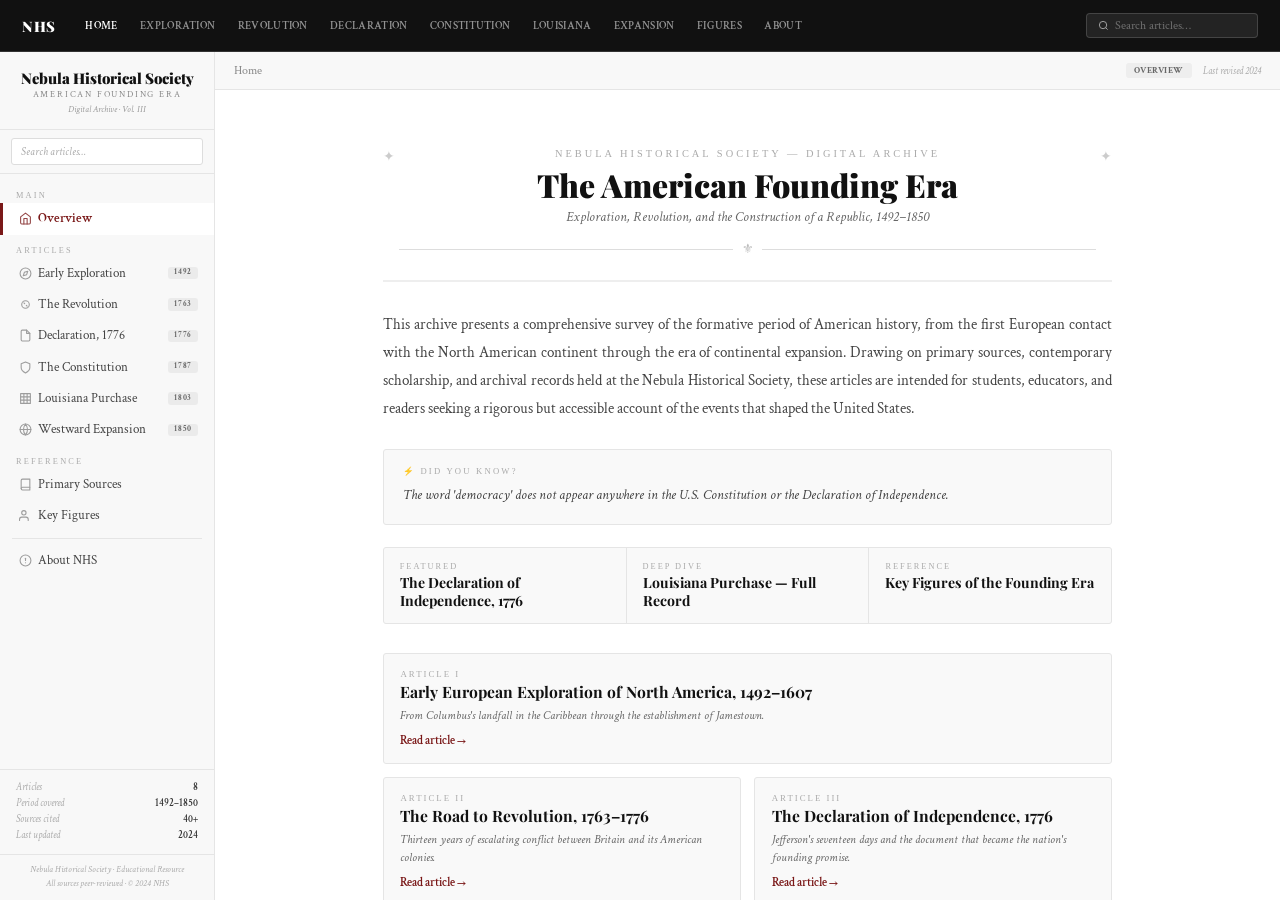
==== public/index.html @ 530c5d30 "bugfix" ====
<!DOCTYPE html>
<html lang="en">
<head>
  <!-- Google tag (gtag.js) -->
<script async src="https://www.googletagmanager.com/gtag/js?id=G-3DNSV0WCYG"></script>
<script>
  window.dataLayer = window.dataLayer || [];
  function gtag(){dataLayer.push(arguments);}
  gtag('js', new Date());

  gtag('config', 'G-3DNSV0WCYG');
</script>
<meta charset="UTF-8">
<meta name="viewport" content="width=device-width, initial-scale=1.0">
<title>American Founding Era — Nebula Historical Society</title>
<style>
@import url('https://fonts.googleapis.com/css2?family=Crimson+Text:ital,wght@0,400;0,600;1,400&family=IM+Fell+English:ital@0;1&family=Playfair+Display:ital,wght@0,400;0,700;0,900;1,400&family=Libre+Baskerville:ital,wght@0,400;0,700;1,400&display=swap');

*,*::before,*::after{margin:0;padding:0;box-sizing:border-box}
:root{
  --p:#ffffff;--pd:#f4f4f4;--pm:#f9f9f9;--ink:#111111;--inkl:#333333;
  --inkf:#555555;--sep:#888888;--sepl:#555555;--rs:#7a1818;
  --bdr:#dddddd;--sh:rgba(0,0,0,.08);--bg:#ffffff;
  --accent:#111;--accent2:#444;
  --tag-bg:#eeeeee;--tag-text:#444444;
  --nav-h:52px;
}
html,body{height:100%;overflow:hidden;background:#ffffff;color:#111}
body{font-family:'Crimson Text',Georgia,serif;display:flex;flex-direction:column}

/* ── Site nav (top) ── */
.site-nav{
  height:var(--nav-h);flex-shrink:0;background:#111;
  display:flex;align-items:center;padding:0 1.4rem;gap:1.2rem;
  border-bottom:1px solid #333;
}
.site-nav-logo{font-family:'Playfair Display',serif;font-size:.9rem;font-weight:900;color:#fff;white-space:nowrap;letter-spacing:.5px;flex-shrink:0}
.site-nav-links{display:flex;gap:.1rem;flex:1;overflow:hidden}
.snl{color:rgba(255,255,255,.55);font-size:.68rem;font-weight:600;letter-spacing:.3px;text-transform:uppercase;padding:.3rem .65rem;border-radius:3px;cursor:pointer;transition:color .12s,background .12s;white-space:nowrap}
.snl:hover{color:#fff;background:rgba(255,255,255,.08)}
.snl.active{color:#fff}
.site-nav-search{margin-left:auto;display:flex;align-items:center;gap:.4rem;background:rgba(255,255,255,.08);border:1px solid rgba(255,255,255,.15);border-radius:4px;padding:.26rem .7rem;cursor:text}
.site-nav-search input{background:none;border:none;color:#fff;font-family:'Crimson Text',serif;font-size:.72rem;width:130px;outline:none}
.site-nav-search input::placeholder{color:rgba(255,255,255,.35)}

/* ── Site layout ── */
.site{flex:1;display:flex;overflow:hidden;background:#fff}

/* Sidebar */
.sb{width:215px;flex-shrink:0;background:#f8f8f8;border-right:1px solid #e5e5e5;display:flex;flex-direction:column;overflow:hidden}
.sb-brand{padding:1.1rem 1rem .9rem;border-bottom:1px solid #e5e5e5;text-align:center}
.sb-brand-name{font-family:'Playfair Display',serif;font-size:.92rem;font-weight:900;color:#111;line-height:1.18;margin-bottom:.12rem}
.sb-brand-tag{font-size:.55rem;letter-spacing:1.8px;text-transform:uppercase;color:#888}
.sb-brand-vol{font-size:.58rem;color:#999;font-style:italic;margin-top:.18rem}
.sb-search{padding:.5rem .7rem;border-bottom:1px solid #e5e5e5}
.sb-search input{width:100%;background:#fff;border:1px solid #ddd;border-radius:3px;padding:.3rem .55rem;font-size:.7rem;font-family:'Crimson Text',serif;color:#111;outline:none;transition:border-color .12s}
.sb-search input:focus{border-color:#999}
.sb-search input::placeholder{color:#aaa;font-style:italic}
.sb-nav{flex:1;overflow-y:auto;padding:.4rem 0}
.sb-nav::-webkit-scrollbar{width:0}
.sb-sec{font-size:.52rem;letter-spacing:2.2px;text-transform:uppercase;color:#aaa;padding:.5rem 1rem .18rem;font-family:'IM Fell English',serif;margin-top:.2rem}
.sb-item{display:flex;align-items:center;gap:.4rem;padding:.44rem 1rem;cursor:pointer;font-size:.83rem;color:#444;transition:background .12s,color .12s;border-left:3px solid transparent;line-height:1.3;user-select:none}
.sb-item:hover{background:#f0f0f0;color:#111}
.sb-item.on{background:#fff;color:#7a1818;border-left-color:#7a1818;font-weight:600}
.sb-item svg{flex-shrink:0;opacity:.5;width:13px;height:13px;transition:opacity .12s}
.sb-item.on svg,.sb-item:hover svg{opacity:.8}
.sb-item-tag{margin-left:auto;background:#ebebeb;color:#666;font-size:.47rem;font-weight:700;text-transform:uppercase;letter-spacing:.8px;padding:.08rem .36rem;border-radius:3px}
.sb-divider{height:1px;background:#e5e5e5;margin:.4rem .75rem}
.sb-stats{padding:.65rem 1rem .55rem;border-top:1px solid #e5e5e5}
.sb-stat-row{display:flex;justify-content:space-between;align-items:center;margin-bottom:.25rem}
.sb-stat-label{font-size:.6rem;color:#aaa;font-style:italic}
.sb-stat-val{font-size:.6rem;font-weight:600;color:#333}
.sb-foot{padding:.55rem .9rem;border-top:1px solid #e5e5e5;font-size:.56rem;font-style:italic;color:#aaa;line-height:1.55;text-align:center}

/* Main */
.main{flex:1;display:flex;flex-direction:column;overflow:hidden;background:#fff}
.topbar{height:38px;flex-shrink:0;background:#f8f8f8;border-bottom:1px solid #e5e5e5;display:flex;align-items:center;padding:0 1.2rem;gap:.45rem;justify-content:space-between}
.bc{font-size:.73rem;color:#888;display:flex;align-items:center;gap:.28rem}
.bc .link{color:#7a1818;cursor:pointer}
.bc .link:hover{text-decoration:underline}
.bc .sep2{color:#ccc}
.topbar-right{display:flex;align-items:center;gap:.7rem}
.topbar-tag{background:#eee;color:#666;font-size:.54rem;font-weight:700;padding:.12rem .5rem;border-radius:3px;text-transform:uppercase;letter-spacing:.5px}
.topbar-date{font-size:.62rem;color:#aaa;font-style:italic;white-space:nowrap}

/* Pages */
.pages{flex:1;overflow:hidden;position:relative}
.pg{position:absolute;inset:0;overflow-y:auto;overflow-x:hidden;display:none}
.pg.on{display:block}
.pg::-webkit-scrollbar{width:5px}
.pg::-webkit-scrollbar-thumb{background:#ddd;border-radius:3px}
.pi{max-width:800px;margin:0 auto;padding:1.8rem 2.2rem 5rem}

/* ── HOME ── */
.hm{text-align:center;padding:1.8rem 1rem 1.4rem;border-bottom:2px solid #eee;margin-bottom:1.8rem;position:relative}
.hm::before,.hm::after{content:'✦';position:absolute;top:1.8rem;color:#ccc;font-size:.85rem}
.hm::before{left:0}.hm::after{right:0}
.hm-org{font-family:'IM Fell English',serif;font-size:.65rem;letter-spacing:3px;text-transform:uppercase;color:#aaa;margin-bottom:.5rem}
.hm-title{font-family:'Playfair Display',serif;font-size:2rem;font-weight:900;color:#111;line-height:1.12;margin-bottom:.3rem}
.hm-sub{font-size:.9rem;font-style:italic;color:#666;margin-bottom:.9rem}
.hm-rule{display:flex;align-items:center;gap:.55rem}
.hm-rule::before,.hm-rule::after{content:'';flex:1;height:1px;background:#ddd}
.hm-rule span{color:#bbb;font-size:.82rem}
.hm-intro{font-size:.95rem;line-height:1.85;color:#444;text-align:justify;hyphens:auto;margin-bottom:1.6rem}

/* Did You Know */
.dyk-panel{background:#f9f9f9;border:1px solid #e5e5e5;border-radius:3px;padding:1rem 1.2rem;margin-bottom:1.4rem}
.dyk-label{font-size:.54rem;letter-spacing:2.2px;text-transform:uppercase;color:#aaa;font-family:'IM Fell English',serif;margin-bottom:.5rem}
.dyk-text{font-size:.88rem;line-height:1.7;color:#444;font-style:italic}

/* Featured strip */
.hm-featured{display:flex;align-items:stretch;gap:1px;background:#e5e5e5;border:1px solid #e5e5e5;border-radius:3px;overflow:hidden;margin-bottom:1.8rem}
.hm-feat-item{flex:1;background:#f9f9f9;padding:.85rem 1rem;cursor:pointer;transition:background .13s;display:flex;flex-direction:column;gap:.2rem}
.hm-feat-item:hover{background:#fff}
.hm-feat-cat{font-size:.52rem;letter-spacing:2px;text-transform:uppercase;color:#aaa;font-family:'IM Fell English',serif}
.hm-feat-title{font-family:'Playfair Display',serif;font-size:.88rem;font-weight:700;color:#111;line-height:1.25}

/* Cards */
.cards{display:grid;grid-template-columns:1fr 1fr;gap:.8rem;margin-bottom:.4rem}
.card{background:#f9f9f9;border:1px solid #e5e5e5;border-radius:3px;padding:.95rem 1.05rem;cursor:pointer;transition:background .13s,border-color .13s,transform .17s;display:flex;flex-direction:column;gap:.22rem}
.card:hover{background:#fff;border-color:#999;transform:translateY(-2px)}
.card.w{grid-column:1/-1}
.cn{font-size:.55rem;letter-spacing:2px;text-transform:uppercase;color:#aaa;font-family:'IM Fell English',serif}
.ct{font-family:'Playfair Display',serif;font-size:.98rem;font-weight:700;color:#111;line-height:1.22}
.cd{font-size:.78rem;color:#666;font-style:italic;line-height:1.45;margin-top:.08rem}
.ca{margin-top:.3rem;font-size:.72rem;color:#7a1818;font-weight:600}

/* ── ARTICLE ── */
.ah{margin-bottom:1.2rem;border-bottom:1.5px solid #eee;padding-bottom:.95rem}
.an{font-size:.57rem;letter-spacing:2.5px;text-transform:uppercase;color:#aaa;font-family:'IM Fell English',serif;margin-bottom:.28rem}
.at{font-family:'Playfair Display',serif;font-size:1.75rem;font-weight:700;color:#111;line-height:1.2;margin-bottom:.22rem}
.aby{font-size:.75rem;font-style:italic;color:#888}
.a-tags{display:flex;gap:.4rem;flex-wrap:wrap;margin-top:.55rem}
.a-tag{background:#eee;color:#666;font-size:.52rem;padding:.1rem .5rem;border-radius:3px;font-weight:600;letter-spacing:.3px;text-transform:uppercase}

.ab p{font-size:.97rem;line-height:1.92;color:#333;text-align:justify;hyphens:auto;margin-bottom:.82rem}
.ab p:first-of-type::first-letter{font-family:'Playfair Display',serif;font-size:2.9rem;font-weight:900;float:left;line-height:.82;margin:.04rem .1rem -.04rem 0;color:#111}

.pq{border-left:4px solid #ccc;margin:.2rem 0 .82rem;padding:.6rem 1.1rem;background:#f9f9f9}
.pq p{font-style:italic;font-size:.96rem!important;color:#555!important;text-align:left!important;margin-bottom:.12rem!important}
.pq p::first-letter{all:unset!important}
.pq cite{display:block;font-size:.7rem;color:#999;font-style:normal;margin-top:.18rem}

.fb{float:right;width:200px;margin:0 0 .9rem 1.35rem;background:#f4f4f4;border:1px solid #e0e0e0;padding:.8rem .95rem;clear:right;border-radius:2px}
.fbt{font-family:'Playfair Display',serif;font-size:.66rem;font-weight:700;text-transform:uppercase;letter-spacing:1.2px;color:#888;border-bottom:1px solid #e0e0e0;padding-bottom:.3rem;margin-bottom:.42rem}
.fb p{font-size:.78rem!important;line-height:1.55!important;text-align:left!important;hyphens:none!important;color:#444!important;margin-bottom:0!important}
.fb p::first-letter{all:unset!important}

.sdiv{text-align:center;margin:.2rem 0 .82rem;color:#bbb;font-size:.83rem;letter-spacing:4px}
.cf::after{content:'';display:table;clear:both}

.tl{margin:.2rem 0 .82rem;border-left:2px solid #ddd;padding-left:1.2rem}
.tli{margin-bottom:.6rem;position:relative}
.tli::before{content:'';position:absolute;left:-1.46rem;top:.37rem;width:8px;height:8px;border-radius:50%;background:#bbb;border:2px solid #fff}
.tly{font-family:'IM Fell English',serif;font-size:.66rem;letter-spacing:1.2px;text-transform:uppercase;color:#aaa;margin-bottom:.07rem}
.tlt{font-size:.82rem;line-height:1.6;color:#444}

.h3{font-family:'Playfair Display',serif;font-size:1.1rem;font-weight:700;color:#111;margin:1rem 0 .5rem;border-bottom:1px solid #eee;padding-bottom:.3rem}
.h4{font-family:'Playfair Display',serif;font-size:.95rem;font-weight:700;color:#333;margin:.8rem 0 .35rem}

/* Article footer nav */
.art-nav{display:flex;gap:.6rem;margin-top:2.5rem;padding-top:1rem;border-top:1px solid #eee}
.art-nav-btn{flex:1;background:#f9f9f9;border:1px solid #e5e5e5;padding:.7rem 1rem;border-radius:2px;cursor:pointer;transition:background .12s,border-color .12s;text-align:center}
.art-nav-btn:hover{background:#fff;border-color:#999}
.art-nav-dir{font-size:.54rem;letter-spacing:1.5px;text-transform:uppercase;color:#aaa;margin-bottom:.18rem}
.art-nav-title{font-family:'Playfair Display',serif;font-size:.82rem;font-weight:700;color:#7a1818}

/* ── Key Figures ── */
.fig-grid{display:grid;grid-template-columns:1fr 1fr;gap:.85rem;margin-bottom:.5rem}
.fig-card{background:#f9f9f9;border:1px solid #e5e5e5;border-radius:2px;padding:.95rem 1.05rem}
.fig-name{font-family:'Playfair Display',serif;font-size:1rem;font-weight:700;color:#111;margin-bottom:.12rem}
.fig-dates{font-size:.65rem;color:#aaa;font-family:'IM Fell English',serif;letter-spacing:.5px;margin-bottom:.45rem}
.fig-desc{font-size:.8rem;line-height:1.68;color:#444}

/* ── About ── */
.about-hero{background:#f4f4f4;border:1px solid #e5e5e5;border-radius:2px;padding:1.4rem 1.6rem;margin-bottom:1.4rem;text-align:center}
.about-hero h2{font-family:'Playfair Display',serif;font-size:1.55rem;font-weight:900;color:#111;margin-bottom:.35rem}
.about-hero p{font-size:.88rem;color:#666;line-height:1.7;font-style:italic;max-width:520px;margin:0 auto}
.team-grid{display:grid;grid-template-columns:1fr 1fr 1fr;gap:.65rem;margin:.5rem 0 1.2rem}
.team-card{background:#f9f9f9;border:1px solid #e5e5e5;border-radius:2px;padding:.8rem .9rem;text-align:center}
.team-card .tc-init{width:44px;height:44px;border-radius:50%;background:#111;color:#fff;display:flex;align-items:center;justify-content:center;font-family:'Playfair Display',serif;font-size:1.1rem;font-weight:900;margin:0 auto .6rem}
.team-card .tc-name{font-family:'Playfair Display',serif;font-size:.85rem;font-weight:700;color:#111;margin-bottom:.18rem}
.team-card .tc-role{font-size:.68rem;color:#aaa;font-style:italic;margin-bottom:.35rem}
.team-card .tc-bio{font-size:.73rem;color:#666;line-height:1.55}

/* ── Louisiana nested page ── */
.lp-wrap{margin:1.5rem 0 .9rem;border:2px solid #e0e0e0;border-radius:3px;overflow:hidden;box-shadow:0 2px 12px rgba(0,0,0,.06)}
.lp-bar{background:#1a1a1a;padding:5px 11px;display:flex;align-items:center;gap:8px;border-bottom:1px solid #333}
.lp-dots{display:flex;gap:4px}
.lp-dot{width:9px;height:9px;border-radius:50%}
.lpd-r{background:#ff5f57}.lpd-y{background:#ffbd2e}.lpd-g{background:#28c840}
.lp-url{flex:1;background:#111;border:1px solid #333;border-radius:3px;padding:2px 8px;font-size:.63rem;color:#aaa;font-family:monospace}
.lp-pg{height:440px;overflow-y:auto;overflow-x:hidden;background:#fafafa;position:relative}
.lp-pg::-webkit-scrollbar{width:4px}
.lp-pg::-webkit-scrollbar-thumb{background:#ddd}
.lp-cnt{padding:1.5rem 1.7rem 1.8rem;font-family:'Crimson Text',Georgia,serif}
.lp-h{font-family:'Playfair Display',serif;font-size:1.35rem;font-weight:700;color:#111;margin-bottom:.18rem;line-height:1.2}
.lp-s{font-size:.74rem;font-style:italic;color:#888;margin-bottom:.85rem;border-bottom:1px solid #eee;padding-bottom:.6rem}
.lp-cnt p{font-size:.93rem;line-height:1.84;color:#333;text-align:justify;hyphens:auto;margin-bottom:.72rem}
.lp-cnt p:first-of-type::first-letter{font-family:'Playfair Display',serif;font-size:2.6rem;font-weight:900;float:left;line-height:.82;margin:.04rem .1rem 0 0;color:#111}
.lp-grid{display:grid;grid-template-columns:1fr 1fr;gap:4px;margin:.65rem 0 .8rem;background:#eee;border:1px solid #ddd;padding:.7rem .8rem}
.lp-gi{font-size:.77rem;color:#444;line-height:1.38}
.lp-gi strong{color:#111;font-size:.74rem;display:block;font-family:'IM Fell English',serif;letter-spacing:.3px}
.lp-q{border-left:3px solid #ccc;margin:.25rem 0 .7rem;padding:.5rem .95rem;background:#f5f5f5}
.lp-q p{font-style:italic;font-size:.88rem!important;margin-bottom:0!important;text-align:left!important}
.lp-q p::first-letter{all:unset!important}
.lp-q cite{display:block;font-size:.68rem;color:#aaa;margin-top:.22rem;font-style:normal}
.lp-tl{margin:.2rem 0 .7rem;border-left:2px solid #ddd;padding-left:1.1rem}
.lp-tli{margin-bottom:.55rem;position:relative}
.lp-tli::before{content:'';position:absolute;left:-1.38rem;top:.35rem;width:8px;height:8px;border-radius:50%;background:#bbb;border:2px solid #fafafa}
.lp-tly{font-family:'IM Fell English',serif;font-size:.66rem;letter-spacing:1.1px;text-transform:uppercase;color:#aaa;margin-bottom:.06rem}
.lp-tlt{font-size:.83rem;line-height:1.56;color:#444}
.lp-h3{font-family:'Playfair Display',serif;font-size:1rem;font-weight:700;color:#111;margin:.8rem 0 .4rem;border-bottom:1px solid #eee;padding-bottom:.25rem}

/* ── Konami overlay ── */
#ko{display:none;position:absolute;inset:0;z-index:50;background:rgba(5,2,0,.97);align-items:center;justify-content:center;flex-direction:column;animation:fi .3s ease}
#ko.on{display:flex}
.ko-box{text-align:center;padding:1.1rem 1.4rem;animation:fu .4s cubic-bezier(.16,1,.3,1)}
.ko-t{font-family:'Playfair Display',serif;font-size:1.22rem;font-weight:900;color:#4fc9ea;margin-bottom:.28rem}
.ko-s{font-size:.78rem;color:rgba(220,235,244,.48);margin-bottom:1.1rem;font-style:italic;line-height:1.65;max-width:310px;margin-left:auto;margin-right:auto}
.ko-btns{display:flex;gap:.6rem;justify-content:center;flex-wrap:wrap}
.ko-btn{padding:.48rem 1.25rem;border-radius:6px;font-size:.78rem;font-weight:700;cursor:pointer;font-family:'Crimson Text',serif;text-decoration:none;display:inline-block;transition:all .15s;border:1px solid transparent}
.ko-p{background:#4fc9ea;color:#020d1a}
.ko-p:hover{background:#66e0ff;transform:translateY(-2px)}
.ko-g{background:transparent;color:rgba(220,235,244,.6);border-color:rgba(79,201,234,.3)}
.ko-g:hover{border-color:rgba(79,201,234,.6);color:#4fc9ea}

/* ── Search results ── */
.search-results-panel{padding:1.4rem 0}
.sr-title{font-family:'Playfair Display',serif;font-size:1.1rem;font-weight:700;color:#111;margin-bottom:.85rem;border-bottom:1px solid #eee;padding-bottom:.55rem}
.sr-item{padding:.7rem 0;border-bottom:1px solid #eee;cursor:pointer}
.sr-item:hover .sr-item-title{color:#7a1818}
.sr-item:last-child{border-bottom:none}
.sr-item-cat{font-size:.55rem;letter-spacing:2px;text-transform:uppercase;color:#aaa;font-family:'IM Fell English',serif;margin-bottom:.18rem}
.sr-item-title{font-family:'Playfair Display',serif;font-size:.98rem;font-weight:700;color:#111;transition:color .12s}
.sr-item-excerpt{font-size:.78rem;color:#888;font-style:italic;margin-top:.22rem;line-height:1.5}
.sr-none{font-size:.88rem;color:#aaa;font-style:italic;padding:2rem 0}

@keyframes fi{from{opacity:0}to{opacity:1}}
@keyframes fu{from{opacity:0;transform:translateY(13px)}to{opacity:1;transform:translateY(0)}}

@media(max-width:680px){
  .sb{display:none}
  .cards{grid-template-columns:1fr}
  .fb{float:none;width:100%;margin:0 0 .8rem 0}
  .lp-pg{height:360px}
  .lp-grid,.fig-grid,.team-grid{grid-template-columns:1fr}
  .pi{padding:1.1rem .95rem 3rem}
  .hm-featured{flex-direction:column}
}
</style>
</head>
<body>

<!-- SITE-WIDE NAV -->
<div class="site-nav">
  <div class="site-nav-logo">NHS</div>
  <div class="site-nav-links">
    <span class="snl active" onclick="go('home');setNavActive(this)">Home</span>
    <span class="snl" onclick="go('exploration');setNavActive(this)">Exploration</span>
    <span class="snl" onclick="go('revolution');setNavActive(this)">Revolution</span>
    <span class="snl" onclick="go('declaration');setNavActive(this)">Declaration</span>
    <span class="snl" onclick="go('constitution');setNavActive(this)">Constitution</span>
    <span class="snl" onclick="go('louisiana');setNavActive(this)">Louisiana</span>
    <span class="snl" onclick="go('westward');setNavActive(this)">Expansion</span>
    <span class="snl" onclick="go('figures');setNavActive(this)">Figures</span>
    <span class="snl" onclick="go('about');setNavActive(this)">About</span>
  </div>
  <div class="site-nav-search">
    <svg width="11" height="11" viewBox="0 0 24 24" fill="none" stroke="#aaa" stroke-width="2"><circle cx="11" cy="11" r="8"/><line x1="21" y1="21" x2="16.65" y2="16.65"/></svg>
    <input placeholder="Search articles…" id="nav-search-inp" oninput="doSearch(this.value)">
  </div>
</div>

<div class="site">
  <!-- SIDEBAR -->
  <aside class="sb">
    <div class="sb-brand">
      <div class="sb-brand-name">Nebula Historical Society</div>
      <div class="sb-brand-tag">American Founding Era</div>
      <div class="sb-brand-vol">Digital Archive · Vol. III</div>
    </div>
    <div class="sb-search">
      <input placeholder="Search articles…" id="sb-search-inp" oninput="doSearch(this.value)">
    </div>
    <nav class="sb-nav">
      <div class="sb-sec">Main</div>
      <div class="sb-item on" data-p="home" onclick="go('home')">
        <svg viewBox="0 0 24 24" fill="none" stroke="currentColor" stroke-width="2" stroke-linecap="round" stroke-linejoin="round"><path d="M3 9l9-7 9 7v11a2 2 0 01-2 2H5a2 2 0 01-2-2z"/><polyline points="9 22 9 12 15 12 15 22"/></svg>Overview
      </div>
      <div class="sb-sec">Articles</div>
      <div class="sb-item" data-p="exploration" onclick="go('exploration')">
        <svg viewBox="0 0 24 24" fill="none" stroke="currentColor" stroke-width="2" stroke-linecap="round" stroke-linejoin="round"><circle cx="12" cy="12" r="10"/><polygon points="16.24 7.76 14.12 14.12 7.76 16.24 9.88 9.88 16.24 7.76"/></svg>Early Exploration
        <span class="sb-item-tag">1492</span>
      </div>
      <div class="sb-item" data-p="revolution" onclick="go('revolution')">
        <svg viewBox="0 0 24 24" fill="none" stroke="currentColor" stroke-width="2" stroke-linecap="round" stroke-linejoin="round"><circle cx="12" cy="12" r="7"/><path d="M9 9l1.5 1.5M13.5 13.5L15 15"/></svg>The Revolution
        <span class="sb-item-tag">1763</span>
      </div>
      <div class="sb-item" data-p="declaration" onclick="go('declaration')">
        <svg viewBox="0 0 24 24" fill="none" stroke="currentColor" stroke-width="2" stroke-linecap="round" stroke-linejoin="round"><path d="M14 2H6a2 2 0 00-2 2v16a2 2 0 002 2h12a2 2 0 002-2V8z"/><polyline points="14 2 14 8 20 8"/></svg>Declaration, 1776
        <span class="sb-item-tag">1776</span>
      </div>
      <div class="sb-item" data-p="constitution" onclick="go('constitution')">
        <svg viewBox="0 0 24 24" fill="none" stroke="currentColor" stroke-width="2" stroke-linecap="round" stroke-linejoin="round"><path d="M12 22s8-4 8-10V5l-8-3-8 3v7c0 6 8 10 8 10z"/></svg>The Constitution
        <span class="sb-item-tag">1787</span>
      </div>
      <div class="sb-item" data-p="louisiana" onclick="go('louisiana')">
        <svg viewBox="0 0 24 24" fill="none" stroke="currentColor" stroke-width="2" stroke-linecap="round" stroke-linejoin="round"><path d="M3 3h18v18H3z"/><path d="M3 9h18M3 15h18M9 3v18M15 3v18"/></svg>Louisiana Purchase
        <span class="sb-item-tag">1803</span>
      </div>
      <div class="sb-item" data-p="westward" onclick="go('westward')">
        <svg viewBox="0 0 24 24" fill="none" stroke="currentColor" stroke-width="2" stroke-linecap="round" stroke-linejoin="round"><circle cx="12" cy="12" r="10"/><line x1="2" y1="12" x2="22" y2="12"/><path d="M12 2a15.3 15.3 0 010 20M12 2a15.3 15.3 0 000 20"/></svg>Westward Expansion
        <span class="sb-item-tag">1850</span>
      </div>
      <div class="sb-sec">Reference</div>
      <div class="sb-item" data-p="primary" onclick="go('primary')">
        <svg viewBox="0 0 24 24" fill="none" stroke="currentColor" stroke-width="2" stroke-linecap="round" stroke-linejoin="round"><path d="M4 19.5A2.5 2.5 0 016.5 17H20"/><path d="M6.5 2H20v20H6.5A2.5 2.5 0 014 19.5v-15A2.5 2.5 0 016.5 2z"/></svg>Primary Sources
      </div>
      <div class="sb-item" data-p="figures" onclick="go('figures')">
        <svg viewBox="0 0 24 24" fill="none" stroke="currentColor" stroke-width="2" stroke-linecap="round" stroke-linejoin="round"><path d="M17 21v-2a4 4 0 00-4-4H5a4 4 0 00-4 4v2"/><circle cx="9" cy="7" r="4"/></svg>Key Figures
      </div>
      <div class="sb-divider"></div>
      <div class="sb-item" data-p="about" onclick="go('about')">
        <svg viewBox="0 0 24 24" fill="none" stroke="currentColor" stroke-width="2" stroke-linecap="round" stroke-linejoin="round"><circle cx="12" cy="12" r="10"/><line x1="12" y1="8" x2="12" y2="12"/><line x1="12" y1="16" x2="12.01" y2="16"/></svg>About NHS
      </div>
    </nav>
    <div class="sb-stats">
      <div class="sb-stat-row"><span class="sb-stat-label">Articles</span><span class="sb-stat-val">8</span></div>
      <div class="sb-stat-row"><span class="sb-stat-label">Period covered</span><span class="sb-stat-val">1492–1850</span></div>
      <div class="sb-stat-row"><span class="sb-stat-label">Sources cited</span><span class="sb-stat-val">40+</span></div>
      <div class="sb-stat-row"><span class="sb-stat-label">Last updated</span><span class="sb-stat-val">2024</span></div>
    </div>
    <div class="sb-foot">Nebula Historical Society · Educational Resource<br>All sources peer-reviewed · © 2024 NHS</div>
  </aside>

  <!-- MAIN -->
  <main class="main">
    <div class="topbar">
      <div class="bc" id="bc"><span>Home</span></div>
      <div class="topbar-right">
        <span class="topbar-tag" id="topbar-tag">Overview</span>
        <span class="topbar-date">Last revised 2024</span>
      </div>
    </div>
    <div class="pages">

      <!-- SEARCH RESULTS -->
      <div class="pg" id="pg-search">
        <div class="pi">
          <div class="search-results-panel">
            <div class="sr-title" id="sr-title">Search Results</div>
            <div id="sr-list"></div>
          </div>
        </div>
      </div>

      <!-- HOME -->
      <div class="pg on" id="pg-home">
        <div class="pi">
          <div class="hm">
            <div class="hm-org">Nebula Historical Society — Digital Archive</div>
            <h1 class="hm-title">The American Founding Era</h1>
            <p class="hm-sub">Exploration, Revolution, and the Construction of a Republic, 1492–1850</p>
            <div class="hm-rule"><span>⚜</span></div>
          </div>
          <p class="hm-intro">This archive presents a comprehensive survey of the formative period of American history, from the first European contact with the North American continent through the era of continental expansion. Drawing on primary sources, contemporary scholarship, and archival records held at the Nebula Historical Society, these articles are intended for students, educators, and readers seeking a rigorous but accessible account of the events that shaped the United States.</p>

          <div class="dyk-panel">
            <div class="dyk-label">⚡ Did You Know?</div>
            <div class="dyk-text" id="dyk-text">Loading…</div>
          </div>

          <div class="hm-featured">
            <div class="hm-feat-item" onclick="go('declaration')">
              <div class="hm-feat-cat">Featured</div>
              <div class="hm-feat-title">The Declaration of Independence, 1776</div>
            </div>
            <div class="hm-feat-item" onclick="go('louisiana')">
              <div class="hm-feat-cat">Deep Dive</div>
              <div class="hm-feat-title">Louisiana Purchase — Full Record</div>
            </div>
            <div class="hm-feat-item" onclick="go('figures')">
              <div class="hm-feat-cat">Reference</div>
              <div class="hm-feat-title">Key Figures of the Founding Era</div>
            </div>
          </div>

          <div class="cards">
            <div class="card w" onclick="go('exploration')">
              <div class="cn">Article I</div>
              <div class="ct">Early European Exploration of North America, 1492–1607</div>
              <div class="cd">From Columbus's landfall in the Caribbean through the establishment of Jamestown.</div>
              <div class="ca">Read article →</div>
            </div>
            <div class="card" onclick="go('revolution')">
              <div class="cn">Article II</div>
              <div class="ct">The Road to Revolution, 1763–1776</div>
              <div class="cd">Thirteen years of escalating conflict between Britain and its American colonies.</div>
              <div class="ca">Read article →</div>
            </div>
            <div class="card" onclick="go('declaration')">
              <div class="cn">Article III</div>
              <div class="ct">The Declaration of Independence, 1776</div>
              <div class="cd">Jefferson's seventeen days and the document that became the nation's founding promise.</div>
              <div class="ca">Read article →</div>
            </div>
            <div class="card" onclick="go('constitution')">
              <div class="cn">Article IV</div>
              <div class="ct">The Constitutional Convention, 1787</div>
              <div class="cd">Fifty-five men in Philadelphia who invented the framework of American government.</div>
              <div class="ca">Read article →</div>
            </div>
            <div class="card" onclick="go('louisiana')">
              <div class="cn">Article V</div>
              <div class="ct">The Louisiana Purchase, 1803</div>
              <div class="cd">How fifteen million dollars and Napoleon's catastrophe doubled the size of the United States.</div>
              <div class="ca">Read article →</div>
            </div>
            <div class="card" onclick="go('westward')">
              <div class="cn">Article VI</div>
              <div class="ct">Westward Expansion and Manifest Destiny, 1803–1850</div>
              <div class="cd">The ideology of continental empire and the cost paid by Indigenous peoples.</div>
              <div class="ca">Read article →</div>
            </div>
            <div class="card" onclick="go('primary')">
              <div class="cn">Reference</div>
              <div class="ct">Primary Sources and Further Reading</div>
              <div class="cd">A curated guide to essential documents and scholarly works for deeper study.</div>
              <div class="ca">View sources →</div>
            </div>
            <div class="card" onclick="go('figures')">
              <div class="cn">Reference</div>
              <div class="ct">Key Figures of the Founding Era</div>
              <div class="cd">Biographical summaries of statesmen, soldiers, and thinkers who shaped the Republic.</div>
              <div class="ca">View figures →</div>
            </div>
          </div>
        </div>
      </div>

      <!-- LOUISIANA PURCHASE (with Konami easter egg) -->
      <div class="pg" id="pg-louisiana">
        <div class="pi">
          <div class="ah">
            <div class="an">Article V</div>
            <h2 class="at">The Louisiana Purchase, 1803</h2>
            <div class="aby">How Napoleon's catastrophe and Jefferson's ambition doubled the size of the United States</div>
            <div class="a-tags"><span class="a-tag">Louisiana Purchase</span><span class="a-tag">Jefferson</span><span class="a-tag">Expansion</span><span class="a-tag">1803</span></div>
          </div>
          <div class="ab cf">
            <p>In April 1803, American minister Robert Livingston and special envoy James Monroe concluded a negotiation that neither had been authorized to conduct. Jefferson had sent them to Paris to purchase New Orleans. What they agreed to purchase, at fifteen million dollars, was approximately 828,000 square miles of North America — the entire watershed of the Missouri River.</p>
            <p>To understand why Napoleon sold, one must understand Saint-Domingue. The Haitian Revolution had destroyed Napoleon's Caribbean army. Without Saint-Domingue, Louisiana was an expensive burden. Napoleon needed money for the renewed war with Britain. He offered the whole territory.</p>
          </div>

          <div class="lp-wrap">
            <div class="lp-bar">
              <div class="lp-dots"><div class="lp-dot lpd-r"></div><div class="lp-dot lpd-y"></div><div class="lp-dot lpd-g"></div></div>
              <div class="lp-url">nebula-historians.edu/louisiana-purchase/full-record</div>
            </div>
            <div class="lp-pg" id="lp-pg">
              <div id="ko">
                <div class="ko-box">
                  <div class="ko-t">A door, hidden in plain sight.</div>
                  <div class="ko-s">Just as Jefferson stretched the Constitution past its limits to complete the Purchase, you found a passage that wasn't supposed to be here.</div>
                  <div class="ko-btns">
                    <button class="ko-btn ko-p" onclick="launchNebula()">Enter Nebula</button>
                    <button class="ko-btn ko-g" onclick="closeKo()">Return</button>
                  </div>
                </div>
              </div>
              <div class="lp-cnt">
                <div class="lp-h">Louisiana Purchase — Full Historical Record</div>
                <div class="lp-s">Extended analysis and primary source documentation · Nebula Historical Society Archive, 2024</div>
                <div class="lp-grid">
                  <div class="lp-gi"><strong>Date Signed</strong>April 30, 1803, Paris, France</div>
                  <div class="lp-gi"><strong>Purchase Price</strong>$15 million (~$340M in 2024)</div>
                  <div class="lp-gi"><strong>Area Acquired</strong>~828,000 square miles (2.14M km²)</div>
                  <div class="lp-gi"><strong>Cost per Acre</strong>Approximately 3 cents</div>
                  <div class="lp-gi"><strong>U.S. Negotiators</strong>Robert Livingston &amp; James Monroe</div>
                  <div class="lp-gi"><strong>French Counterpart</strong>François Barbé-Marbois</div>
                  <div class="lp-gi"><strong>Senate Vote</strong>October 20, 1803 — 24 to 7</div>
                  <div class="lp-gi"><strong>Transfer Ceremony</strong>December 20, 1803, New Orleans</div>
                  <div class="lp-gi"><strong>States Formed</strong>All or part of 15 present-day states</div>
                  <div class="lp-gi"><strong>Explored by</strong>Lewis and Clark, 1804–1806</div>
                </div>
                <p>Jefferson's constitutional crisis was real. He had spent his career arguing that the federal government possessed only enumerated powers. He privately confided that he had stretched constitutional doctrine "till it cracked."</p>
                <div class="lp-q">
                  <p>"We have lived long, but this is the noblest work of our whole lives."</p>
                  <cite>— Robert Livingston, after signing the Louisiana Purchase treaty, Paris, April 30, 1803</cite>
                </div>
                <div class="lp-h3">The Lewis and Clark Expedition, 1804–1806</div>
                <p>Meriwether Lewis and William Clark commanded the Corps of Discovery, departing Camp Dubois near St. Louis on May 14, 1804. Sacagawea, a Shoshone woman, joined at Fort Mandan and proved indispensable as interpreter, guide, and diplomatic intermediary. The expedition reached the Pacific in November 1805 and returned to St. Louis in September 1806 — approximately 8,000 miles in two and a half years.</p>
                <div class="lp-tl">
                  <div class="lp-tli"><div class="lp-tly">Oct. 1800</div><div class="lp-tlt">Spain secretly cedes Louisiana to France via the Treaty of San Ildefonso.</div></div>
                  <div class="lp-tli"><div class="lp-tly">1801–1803</div><div class="lp-tlt">Haitian Revolution destroys Napoleon's Caribbean army.</div></div>
                  <div class="lp-tli"><div class="lp-tly">Apr. 11, 1803</div><div class="lp-tlt">Talleyrand asks if the U.S. wants all of Louisiana.</div></div>
                  <div class="lp-tli"><div class="lp-tly">Apr. 30, 1803</div><div class="lp-tlt">Purchase treaty signed in Paris.</div></div>
                  <div class="lp-tli"><div class="lp-tly">Oct. 20, 1803</div><div class="lp-tlt">U.S. Senate ratifies treaty 24–7.</div></div>
                  <div class="lp-tli"><div class="lp-tly">Dec. 20, 1803</div><div class="lp-tlt">Transfer ceremony in New Orleans.</div></div>
                  <div class="lp-tli"><div class="lp-tly">May 1804</div><div class="lp-tlt">Lewis and Clark depart Camp Dubois.</div></div>
                </div>
                <div class="lp-h3">Legacy and Consequences</div>
                <p>The Louisiana Purchase provided the geographic foundation for fifteen present-day states and transformed the United States into a continental power. For the peoples who had inhabited the purchased territory for centuries, the transaction represented the incorporation of their homelands into a distant empire without their knowledge or consent.</p>
              </div>
            </div>
          </div>

          <div class="ab" style="margin-top:1.1rem">
            <p>The Louisiana Purchase also transformed the politics of slavery. The Missouri Crisis of 1819–1821 was the first major national confrontation over the extension of slavery into the territories acquired from France. Thomas Jefferson wrote that the Missouri question "like a fire bell in the night, awakened and filled me with terror."</p>
          </div>
          <div class="art-nav">
            <div class="art-nav-btn" onclick="go('constitution')"><div class="art-nav-dir">← Previous</div><div class="art-nav-title">The Constitution</div></div>
            <div class="art-nav-btn" onclick="go('westward')"><div class="art-nav-dir">Next →</div><div class="art-nav-title">Westward Expansion</div></div>
          </div>
        </div>
      </div>

      <!-- OTHER PAGES (simplified — link to full articles) -->
      <div class="pg" id="pg-exploration">
        <div class="pi">
          <div class="ah"><div class="an">Article I</div><h2 class="at">Early European Exploration, 1492–1607</h2><div class="aby">From Columbus to Jamestown</div></div>
          <div class="ab"><p>The story of what became the United States begins with the collision of two worlds separated for approximately fifteen thousand years. When Columbus made landfall at San Salvador in 1492, he initiated consequences neither he nor his sponsors anticipated. North and South America were home to an estimated fifty to one hundred million people when Europeans arrived.</p><p>Spain moved swiftly. The Treaty of Tordesillas divided the non-European world between Spain and Portugal. Cortés destroyed the Aztec capital of Tenochtitlán between 1519 and 1521. England's Jamestown, founded in May 1607, became the first permanent English settlement in North America.</p><p>The Columbian Exchange — the transfer of plants, animals, and diseases between hemispheres — transformed both worlds. Demographic historians estimate that between fifty and ninety percent of the Indigenous population of the Americas died within a century of sustained European contact.</p></div>
          <div class="art-nav"><div class="art-nav-btn" onclick="go('home')"><div class="art-nav-dir">← Back</div><div class="art-nav-title">All Articles</div></div><div class="art-nav-btn" onclick="go('revolution')"><div class="art-nav-dir">Next →</div><div class="art-nav-title">The Road to Revolution</div></div></div>
        </div>
      </div>

      <div class="pg" id="pg-revolution">
        <div class="pi">
          <div class="ah"><div class="an">Article II</div><h2 class="at">The Road to Revolution, 1763–1776</h2><div class="aby">The thirteen years that turned colonial subjects into citizens</div></div>
          <div class="ab"><p>The American Revolution began in 1763, with the end of the Seven Years' War. Britain emerged victorious but deeply in debt, and concluded that the colonies ought to contribute to the cost of their own defence. The Stamp Act of 1765 imposed a direct tax on paper goods. "No taxation without representation" became the colonial rallying cry.</p><p>The Boston Massacre of March 5, 1770 — British soldiers firing into a crowd, killing five — became a propaganda symbol. The Boston Tea Party of December 16, 1773 destroyed 342 chests of East India Company tea. The Coercive Acts of 1774 radicalized colonial opinion. Thomas Paine's <em>Common Sense</em>, published January 1776, made the case for independence plainly. War began on April 19, 1775, at Lexington and Concord.</p></div>
          <div class="art-nav"><div class="art-nav-btn" onclick="go('exploration')"><div class="art-nav-dir">← Previous</div><div class="art-nav-title">Early Exploration</div></div><div class="art-nav-btn" onclick="go('declaration')"><div class="art-nav-dir">Next →</div><div class="art-nav-title">The Declaration</div></div></div>
        </div>
      </div>

      <div class="pg" id="pg-declaration">
        <div class="pi">
          <div class="ah"><div class="an">Article III</div><h2 class="at">The Declaration of Independence, 1776</h2><div class="aby">Origins, composition, and enduring significance</div></div>
          <div class="ab">
            <p>The Committee of Five — Jefferson, Adams, Franklin, Sherman, Livingston — was appointed June 11. Jefferson, thirty-three years old, worked in rented rooms on Market Street over approximately seventeen days. Jefferson was selected partly for strategic reasons and partly on merit: Adams told him "you can write ten times better than I can."</p>
            <div class="pq"><p>"We hold these truths to be self-evident, that all men are created equal, that they are endowed by their Creator with certain unalienable Rights, that among these are Life, Liberty and the pursuit of Happiness."</p><cite>— Declaration of Independence, adopted July 4, 1776</cite></div>
            <p>Congress made eighty-six changes over two and a half days. The most significant deletion was a passage blaming King George for imposing slavery. The Declaration was adopted July 4, 1776, and sent to printer John Dunlap. The formal signing on parchment by 56 delegates occurred August 2.</p>
          </div>
          <div class="art-nav"><div class="art-nav-btn" onclick="go('revolution')"><div class="art-nav-dir">← Previous</div><div class="art-nav-title">The Revolution</div></div><div class="art-nav-btn" onclick="go('constitution')"><div class="art-nav-dir">Next →</div><div class="art-nav-title">The Constitution</div></div></div>
        </div>
      </div>

      <div class="pg" id="pg-constitution">
        <div class="pi">
          <div class="ah"><div class="an">Article IV</div><h2 class="at">The Constitutional Convention, 1787</h2><div class="aby">Philadelphia, summer 1787</div></div>
          <div class="ab">
            <p>The Articles of Confederation were failing. The central government could levy no taxes, regulate no commerce, enforce no laws. Shays' Rebellion in 1786–1787 exposed the national government's impotence. The convention convened May 25, 1787 with George Washington in the chair.</p>
            <div class="pq"><p>"A republic, if you can keep it."</p><cite>— Benjamin Franklin, on exiting the Constitutional Convention, September 17, 1787</cite></div>
            <p>The Connecticut Compromise created the House (proportional) and Senate (equal per state). The Three-Fifths Compromise counted each enslaved person as three-fifths of a free person. The Federalist Papers — 85 essays by Hamilton, Madison, and Jay — provided the intellectual defense. The Bill of Rights was ratified December 15, 1791.</p>
          </div>
          <div class="art-nav"><div class="art-nav-btn" onclick="go('declaration')"><div class="art-nav-dir">← Previous</div><div class="art-nav-title">The Declaration</div></div><div class="art-nav-btn" onclick="go('louisiana')"><div class="art-nav-dir">Next →</div><div class="art-nav-title">Louisiana Purchase</div></div></div>
        </div>
      </div>

      <div class="pg" id="pg-westward">
        <div class="pi">
          <div class="ah"><div class="an">Article VI</div><h2 class="at">Westward Expansion and Manifest Destiny, 1803–1850</h2><div class="aby">The ideology and consequences of a continental nation</div></div>
          <div class="ab">
            <p>The phrase "Manifest Destiny" was coined by journalist John L. O'Sullivan in 1845. The annexation of Texas in 1845 provoked the Mexican-American War. The Treaty of Guadalupe Hidalgo ceded California, Nevada, Utah, Arizona, and New Mexico to the United States. The Oregon Treaty of 1846 divided the Oregon Country at the 49th parallel.</p>
            <p>For Indigenous peoples, expansion was catastrophic. The Indian Removal Act of 1830 authorized forced removal of the Five Civilized Tribes. The Trail of Tears — the forced march of sixteen thousand Cherokee in 1838–1839, killing some four thousand — is the most remembered but not the only such removal.</p>
          </div>
          <div class="art-nav"><div class="art-nav-btn" onclick="go('louisiana')"><div class="art-nav-dir">← Previous</div><div class="art-nav-title">Louisiana Purchase</div></div><div class="art-nav-btn" onclick="go('primary')"><div class="art-nav-dir">→</div><div class="art-nav-title">Primary Sources</div></div></div>
        </div>
      </div>

      <div class="pg" id="pg-primary">
        <div class="pi">
          <div class="ah"><div class="an">Reference</div><h2 class="at">Primary Sources and Further Reading</h2><div class="aby">A curated guide for deeper study</div></div>
          <div class="ab">
            <h3 class="h3">Essential Primary Documents</h3>
            <p><strong>The Federalist Papers (1787–88)</strong> — Eighty-five essays by Hamilton, Madison, and Jay arguing for ratification. Available through the Library of Congress at <em>loc.gov</em>.</p>
            <p><strong>The Declaration (1776)</strong> — Jefferson's original draft, with Congressional deletions marked, is held at the Library of Congress.</p>
            <p><strong>Madison's Notes on the Convention (published 1840)</strong> — The closest thing to a complete record of the 1787 debates.</p>
            <p><strong>Lewis and Clark Journals (1804–06)</strong> — Published in full as <em>The Journals of the Lewis and Clark Expedition</em>, edited by Gary Moulton (University of Nebraska Press, 1983–2001).</p>
            <h3 class="h3">Recommended Scholarship</h3>
            <p><strong>Gordon S. Wood, The Creation of the American Republic, 1776–1787 (1969)</strong></p>
            <p><strong>Bernard Bailyn, The Ideological Origins of the American Revolution (1967)</strong></p>
            <p><strong>Annette Gordon-Reed, The Hemingses of Monticello (2008)</strong> — Pulitzer Prize-winning.</p>
            <p><strong>Roxanne Dunbar-Ortiz, An Indigenous Peoples' History of the United States (2014)</strong></p>
            <p><strong>Jon Kukla, A Wilderness So Immense: The Louisiana Purchase (2003)</strong></p>
          </div>
        </div>
      </div>

      <div class="pg" id="pg-figures">
        <div class="pi">
          <div class="ah"><div class="an">Reference</div><h2 class="at">Key Figures of the Founding Era</h2><div class="aby">Biographical summaries</div></div>
          <div class="ab">
            <h3 class="h3">The Founders</h3>
            <div class="fig-grid">
              <div class="fig-card"><div class="fig-name">George Washington</div><div class="fig-dates">1732–1799</div><div class="fig-desc">Commander-in-Chief, president of the Constitutional Convention, first President. His voluntary retirement established the two-term precedent.</div></div>
              <div class="fig-card"><div class="fig-name">Thomas Jefferson</div><div class="fig-dates">1743–1826</div><div class="fig-desc">Principal author of the Declaration, third President. His contradictions — writing "all men are created equal" while enslaving hundreds — define the founding's central tension.</div></div>
              <div class="fig-card"><div class="fig-name">James Madison</div><div class="fig-dates">1751–1836</div><div class="fig-desc">Architect of the Constitutional Convention's Virginia Plan, primary author of The Federalist Papers, fourth President. Called the "Father of the Constitution."</div></div>
              <div class="fig-card"><div class="fig-name">Alexander Hamilton</div><div class="fig-dates">1755–1804</div><div class="fig-desc">First Secretary of the Treasury, architect of American financial system. Primary author of The Federalist Papers. Killed in a duel with Aaron Burr in 1804.</div></div>
            </div>
            <h3 class="h3">Often Overlooked</h3>
            <div class="fig-grid">
              <div class="fig-card"><div class="fig-name">Toussaint Louverture</div><div class="fig-dates">c. 1743–1803</div><div class="fig-desc">Leader of the Haitian Revolution. His defeat of Napoleon's Caribbean army made the Louisiana Purchase possible. Died in a French prison the same month the treaty was signed.</div></div>
              <div class="fig-card"><div class="fig-name">Sacagawea</div><div class="fig-dates">c. 1788–1812</div><div class="fig-desc">Shoshone woman whose linguistic abilities and geographic knowledge were essential to the success of the Lewis and Clark Expedition.</div></div>
            </div>
          </div>
        </div>
      </div>

      <div class="pg" id="pg-about">
        <div class="pi">
          <div class="ah"><div class="an">About</div><h2 class="at">About the Nebula Historical Society</h2><div class="aby">Our mission, team, and approach to history</div></div>
          <div class="ab">
            <div class="about-hero">
              <h2>Rigorous History. Accessible Writing.</h2>
              <p>The Nebula Historical Society is a digital archive dedicated to preserving and communicating the history of the American founding era. Our editorial standards require peer review, primary source citation, and a commitment to presenting history in all its complexity.</p>
            </div>
            <h3 class="h3">Our Mission</h3>
            <p>We believe that history, rigorously researched and honestly told, is one of the most powerful tools for civic understanding. Our archive is intended to make the best available scholarship accessible to students, educators, and curious readers without compromising on accuracy.</p>
            <h3 class="h3">Research Team</h3>
            <div class="team-grid">
              <div class="team-card"><div class="tc-init">A</div><div class="tc-name">Dr. A. Whitmore</div><div class="tc-role">Editor-in-Chief · Early Republic</div><div class="tc-bio">Specializes in the constitutional period and Federalist political thought.</div></div>
              <div class="team-card"><div class="tc-init">M</div><div class="tc-name">Prof. M. Okafor</div><div class="tc-role">Senior Editor · Colonial Period</div><div class="tc-bio">Focuses on Indigenous history, the Columbian Exchange, and the Atlantic world.</div></div>
              <div class="team-card"><div class="tc-init">S</div><div class="tc-name">Dr. S. Rivera</div><div class="tc-role">Research Associate · Expansion Era</div><div class="tc-bio">Specializes in westward expansion and the Mexican-American War.</div></div>
            </div>
          </div>
        </div>
      </div>

    </div><!-- /.pages -->
  </main>
</div><!-- /.site -->

<script>
// Did You Know facts
const DYK_FACTS = [
  "The word 'democracy' does not appear anywhere in the U.S. Constitution or the Declaration of Independence.",
  "Benjamin Franklin was 70 years old when he signed the Declaration of Independence — the oldest signer.",
  "Thomas Jefferson and John Adams both died on July 4, 1826 — exactly fifty years after the Declaration's adoption.",
  "The Louisiana Purchase cost approximately 3 cents per acre in 1803 dollars.",
  "George Washington's false teeth were NOT made of wood — they were carved from ivory, animal teeth, and human teeth.",
  "The Federalist Papers were published under the pseudonym 'Publius.'",
  "Patrick Henry refused to attend the Constitutional Convention, reportedly saying he 'smelled a rat.'",
  "The word 'slavery' does not appear in the original Constitution — enslaved people are called 'other persons.'",
  "Toussaint Louverture's defeat of Napoleon's army in Haiti is what made Napoleon willing to sell Louisiana.",
  "Sacagawea was approximately sixteen years old when she joined the Lewis and Clark Expedition.",
];
let dykIdx = 0;
function cycleDYK() {
  const el = document.getElementById('dyk-text');
  if(!el) return;
  el.textContent = DYK_FACTS[dykIdx % DYK_FACTS.length];
  dykIdx++;
}
cycleDYK();
setInterval(cycleDYK, 7000);

// Search
const SEARCH_INDEX = [
  {id:'exploration', cat:'Article I', title:'Early European Exploration of North America, 1492–1607', excerpt:'Columbus, Cortés, Jamestown — the century of contact.', keywords:['columbus','exploration','jamestown','cortés','columbian exchange','spain','cabot']},
  {id:'revolution', cat:'Article II', title:'The Road to Revolution, 1763–1776', excerpt:'From the Seven Years War to Lexington and Concord.', keywords:['revolution','stamp act','boston','tea party','sons of liberty','lexington','concord','paine']},
  {id:'declaration', cat:'Article III', title:'The Declaration of Independence, 1776', excerpt:'Jefferson\'s seventeen days and the founding promise.', keywords:['declaration','independence','jefferson','adams','franklin','july 4','all men']},
  {id:'constitution', cat:'Article IV', title:'The Constitutional Convention, 1787', excerpt:'Fifty-five men in Philadelphia who invented American government.', keywords:['constitution','convention','madison','hamilton','federalist','bill of rights']},
  {id:'louisiana', cat:'Article V', title:'The Louisiana Purchase, 1803', excerpt:'How fifteen million dollars doubled the size of the United States.', keywords:['louisiana','purchase','napoleon','jefferson','lewis','clark','sacagawea']},
  {id:'westward', cat:'Article VI', title:'Westward Expansion and Manifest Destiny, 1803–1850', excerpt:'The ideology of continental empire.', keywords:['manifest destiny','expansion','texas','mexico','trail of tears','indian removal']},
  {id:'primary', cat:'Reference', title:'Primary Sources and Further Reading', excerpt:'Curated guide to essential documents.', keywords:['sources','books','bibliography','federalist']},
  {id:'figures', cat:'Reference', title:'Key Figures of the Founding Era', excerpt:'Biographical summaries.', keywords:['washington','jefferson','adams','hamilton','franklin','madison','sacagawea']},
  {id:'about', cat:'About', title:'About the Nebula Historical Society', excerpt:'Our mission and team.', keywords:['about','mission','team','nhs','nebula']},
];

function doSearch(q) {
  const v = q;
  document.querySelectorAll('#nav-search-inp,#sb-search-inp').forEach(el => { if(el.value !== v) el.value = v; });
  if(!q || q.trim().length < 2) { if(cur === 'search') go('home'); return; }
  const term = q.trim().toLowerCase();
  const results = SEARCH_INDEX.filter(item =>
    item.title.toLowerCase().includes(term) ||
    item.excerpt.toLowerCase().includes(term) ||
    item.keywords.some(k => k.includes(term))
  );
  const list = document.getElementById('sr-list');
  const title = document.getElementById('sr-title');
  if(title) title.textContent = `${results.length} result${results.length !== 1 ? 's' : ''} for "${q.trim()}"`;
  if(list) {
    list.innerHTML = results.length ? results.map(r => `
      <div class="sr-item" onclick="go('${r.id}')">
        <div class="sr-item-cat">${r.cat}</div>
        <div class="sr-item-title">${r.title}</div>
        <div class="sr-item-excerpt">${r.excerpt}</div>
      </div>`).join('') : '<div class="sr-none">No articles match your search.</div>';
  }
  go('search');
}

// Navigation
const URLS = {
  home: 'nebula-historians.edu/american-history',
  exploration: 'nebula-historians.edu/american-history/exploration-1492-1607',
  revolution: 'nebula-historians.edu/american-history/road-to-revolution-1763-1776',
  declaration: 'nebula-historians.edu/american-history/declaration-of-independence-1776',
  constitution: 'nebula-historians.edu/american-history/constitutional-convention-1787',
  louisiana: 'nebula-historians.edu/american-history/louisiana-purchase-1803',
  westward: 'nebula-historians.edu/american-history/westward-expansion-manifest-destiny',
  primary: 'nebula-historians.edu/american-history/primary-sources',
  figures: 'nebula-historians.edu/american-history/key-figures',
  about: 'nebula-historians.edu/about',
  search: 'nebula-historians.edu/american-history/search',
};
const NAMES = {
  exploration:'Early Exploration', revolution:'The Revolution',
  declaration:'Declaration of Independence', constitution:'The Constitution',
  louisiana:'Louisiana Purchase', westward:'Westward Expansion',
  primary:'Primary Sources', figures:'Key Figures', about:'About NHS', search:'Search Results',
};
const TAGS = {
  home:'Overview', exploration:'1492–1607', revolution:'1763–1776',
  declaration:'1776', constitution:'1787', louisiana:'1803',
  westward:'1803–1850', primary:'Reference', figures:'Reference',
  about:'Institution', search:'Search',
};

let cur = 'home';

function go(id) {
  document.querySelectorAll('.pg').forEach(p => p.classList.remove('on'));
  document.querySelectorAll('.sb-item').forEach(n => n.classList.remove('on'));
  document.getElementById('pg-' + id)?.classList.add('on');
  document.querySelector(`[data-p="${id}"]`)?.classList.add('on');
  document.getElementById('pg-' + id)?.scrollTo(0, 0);
  const tag = document.getElementById('topbar-tag');
  if(tag) tag.textContent = TAGS[id] || '';
  const bc = document.getElementById('bc');
  if(id === 'home') { bc.innerHTML = '<span>Home</span>'; }
  else { bc.innerHTML = `<span class="link" onclick="go('home')">Home</span><span class="sep2"> › </span><span>${NAMES[id] || id}</span>`; }
  if(id !== 'louisiana') konamiProg = 0;
  cur = id;
  if(id !== 'search') document.querySelectorAll('#nav-search-inp,#sb-search-inp').forEach(el => { if(el !== document.activeElement) el.value = ''; });
}

function setNavActive(el) {
  document.querySelectorAll('.snl').forEach(x=>x.classList.remove('active'));
  el.classList.add('active');
}

// Konami Code
const SEQ = ['ArrowUp','ArrowUp','ArrowDown','ArrowDown','ArrowLeft','ArrowRight','ArrowLeft','ArrowRight','b','a'];
let konamiProg = 0, koOpen = false, launched = false;
document.addEventListener('keydown', e => {
  if(cur !== 'louisiana') { konamiProg = 0; return; }
  if(koOpen) { if(e.key === 'Escape') closeKo(); return; }
  if(e.key === SEQ[konamiProg]) {
    konamiProg++;
    if(konamiProg === SEQ.length) { konamiProg = 0; openKo(); }
  } else { konamiProg = 0; if(e.key === SEQ[0]) konamiProg = 1; }
});
function openKo() {
  koOpen = true;
  document.getElementById('ko').classList.add('on');
  const lp = document.getElementById('lp-pg');
  if(lp) lp.scrollTop = lp.scrollHeight;
}
function closeKo() {
  koOpen = false; konamiProg = 0;
  document.getElementById('ko').classList.remove('on');
}
window.closeKo = closeKo;
function launchNebula() {
  if(launched) return;
  launched = true;
  closeKo();
  fetch('main.html').then(r=>r.text()).then(html=>{
    const w = window.open('about:blank','_blank');
    if(!w) { launched=false; window.open('main.html','_blank'); return; }
    w.document.open(); w.document.write(html); w.document.close();
  }).catch(()=>{ launched=false; window.open('main.html','_blank'); });
}
window.launchNebula = launchNebula;
</script>
</body>
</html>
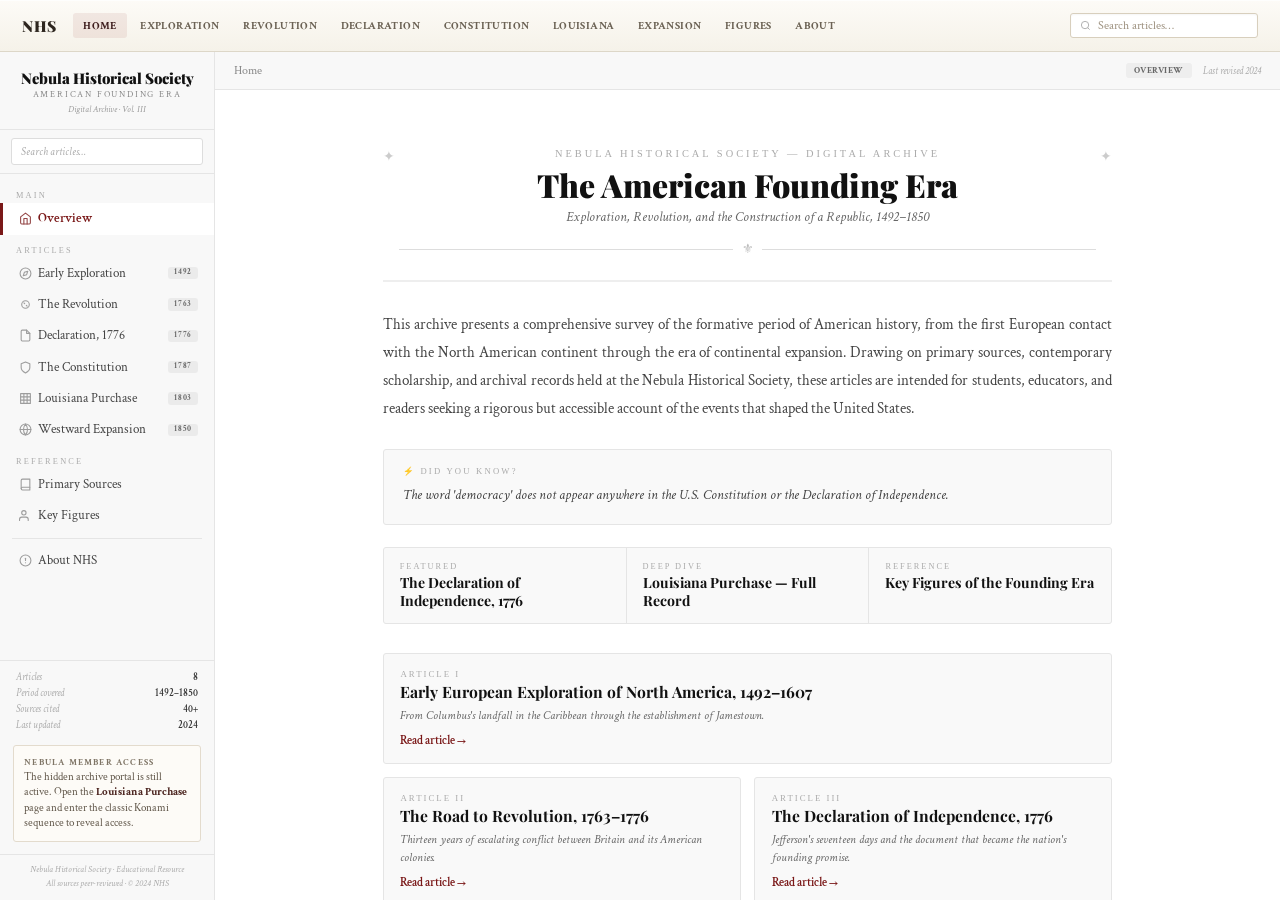
==== commit 92dc549a: "feat(ui): polish visuals and replace badge/rank emojis with svg icons" ====
--- a/public/index.html
+++ b/public/index.html
@@ -25,23 +25,25 @@
   --tag-bg:#eeeeee;--tag-text:#444444;
   --nav-h:52px;
 }
-html,body{height:100%;overflow:hidden;background:#ffffff;color:#111}
+html,body{height:100%;overflow:hidden;background:#f1efe9;color:#111}
 body{font-family:'Crimson Text',Georgia,serif;display:flex;flex-direction:column}
 
 /* ── Site nav (top) ── */
 .site-nav{
-  height:var(--nav-h);flex-shrink:0;background:#111;
-  display:flex;align-items:center;padding:0 1.4rem;gap:1.2rem;
-  border-bottom:1px solid #333;
-}
-.site-nav-logo{font-family:'Playfair Display',serif;font-size:.9rem;font-weight:900;color:#fff;white-space:nowrap;letter-spacing:.5px;flex-shrink:0}
-.site-nav-links{display:flex;gap:.1rem;flex:1;overflow:hidden}
-.snl{color:rgba(255,255,255,.55);font-size:.68rem;font-weight:600;letter-spacing:.3px;text-transform:uppercase;padding:.3rem .65rem;border-radius:3px;cursor:pointer;transition:color .12s,background .12s;white-space:nowrap}
-.snl:hover{color:#fff;background:rgba(255,255,255,.08)}
-.snl.active{color:#fff}
-.site-nav-search{margin-left:auto;display:flex;align-items:center;gap:.4rem;background:rgba(255,255,255,.08);border:1px solid rgba(255,255,255,.15);border-radius:4px;padding:.26rem .7rem;cursor:text}
-.site-nav-search input{background:none;border:none;color:#fff;font-family:'Crimson Text',serif;font-size:.72rem;width:130px;outline:none}
-.site-nav-search input::placeholder{color:rgba(255,255,255,.35)}
+  height:var(--nav-h);flex-shrink:0;
+  display:flex;align-items:center;padding:0 1.4rem;gap:1rem;
+  border-bottom:1px solid #ddd7c8;
+  background:linear-gradient(180deg,#fdfbf7,#f5f2e9);
+  box-shadow:0 1px 0 rgba(255,255,255,.8) inset;
+}
+.site-nav-logo{font-family:'Playfair Display',serif;font-size:.95rem;font-weight:900;color:#2d261f;white-space:nowrap;letter-spacing:.4px;flex-shrink:0}
+.site-nav-links{display:flex;gap:.15rem;flex:1;overflow:hidden}
+.snl{color:#6b6254;font-size:.68rem;font-weight:700;letter-spacing:.4px;text-transform:uppercase;padding:.35rem .66rem;border-radius:3px;cursor:pointer;transition:color .12s,background .12s;white-space:nowrap}
+.snl:hover{color:#2b231a;background:rgba(106,89,67,.11)}
+.snl.active{color:#3f1f1f;background:rgba(122,24,24,.08)}
+.site-nav-search{margin-left:auto;display:flex;align-items:center;gap:.45rem;background:#fff;border:1px solid #d8cfbd;border-radius:3px;padding:.26rem .55rem;cursor:text;box-shadow:0 1px 2px rgba(0,0,0,.04) inset}
+.site-nav-search input{background:none;border:none;color:#28231c;font-family:'Crimson Text',serif;font-size:.74rem;width:150px;outline:none}
+.site-nav-search input::placeholder{color:#9d917f}
 
 /* ── Site layout ── */
 .site{flex:1;display:flex;overflow:hidden;background:#fff}
@@ -184,13 +186,12 @@
 .team-card .tc-bio{font-size:.73rem;color:#666;line-height:1.55}
 
 /* ── Louisiana nested page ── */
-.lp-wrap{margin:1.5rem 0 .9rem;border:2px solid #e0e0e0;border-radius:3px;overflow:hidden;box-shadow:0 2px 12px rgba(0,0,0,.06)}
-.lp-bar{background:#1a1a1a;padding:5px 11px;display:flex;align-items:center;gap:8px;border-bottom:1px solid #333}
-.lp-dots{display:flex;gap:4px}
-.lp-dot{width:9px;height:9px;border-radius:50%}
-.lpd-r{background:#ff5f57}.lpd-y{background:#ffbd2e}.lpd-g{background:#28c840}
-.lp-url{flex:1;background:#111;border:1px solid #333;border-radius:3px;padding:2px 8px;font-size:.63rem;color:#aaa;font-family:monospace}
-.lp-pg{height:440px;overflow-y:auto;overflow-x:hidden;background:#fafafa;position:relative}
+.lp-wrap{margin:1.5rem 0 .9rem;border:1px solid #d9d0c1;border-radius:3px;overflow:hidden;box-shadow:0 2px 12px rgba(0,0,0,.06)}
+.lp-bar{background:linear-gradient(180deg,#f8f5ee,#f0ebdf);padding:.52rem .9rem;display:flex;align-items:center;justify-content:space-between;gap:.8rem;border-bottom:1px solid #ddd4c5}
+.lp-meta-kicker{font-size:.55rem;letter-spacing:1.7px;text-transform:uppercase;color:#8d826f;font-family:'IM Fell English',serif}
+.lp-meta-title{font-family:'Playfair Display',serif;font-size:.74rem;color:#2d251b;font-weight:700}
+.lp-meta-year{font-size:.58rem;color:#8f8575;font-style:italic}
+.lp-pg{height:440px;overflow-y:auto;overflow-x:hidden;background:#fcfbf8;position:relative}
 .lp-pg::-webkit-scrollbar{width:4px}
 .lp-pg::-webkit-scrollbar-thumb{background:#ddd}
 .lp-cnt{padding:1.5rem 1.7rem 1.8rem;font-family:'Crimson Text',Georgia,serif}
@@ -239,7 +240,17 @@
 @keyframes fi{from{opacity:0}to{opacity:1}}
 @keyframes fu{from{opacity:0;transform:translateY(13px)}to{opacity:1;transform:translateY(0)}}
 
+.sb-access{margin:.1rem .8rem .75rem;padding:.58rem .65rem;background:#fdfbf7;border:1px solid #e3dbcd;border-radius:3px}
+.sb-access-title{font-size:.57rem;letter-spacing:1.2px;text-transform:uppercase;color:#7f7566;font-weight:700;margin-bottom:.16rem}
+.sb-access-copy{font-size:.66rem;line-height:1.45;color:#5f5548}
+.sb-access-copy strong{color:#4b241f}
+
 @media(max-width:680px){
+  .site-nav{padding:0 .7rem;gap:.55rem}
+  .site-nav-logo{font-size:.82rem}
+  .site-nav-links{display:none}
+  .site-nav-search{margin-left:0;flex:1}
+  .site-nav-search input{width:100%}
   .sb{display:none}
   .cards{grid-template-columns:1fr}
   .fb{float:none;width:100%;margin:0 0 .8rem 0}
@@ -268,7 +279,7 @@
   </div>
   <div class="site-nav-search">
     <svg width="11" height="11" viewBox="0 0 24 24" fill="none" stroke="#aaa" stroke-width="2"><circle cx="11" cy="11" r="8"/><line x1="21" y1="21" x2="16.65" y2="16.65"/></svg>
-    <input placeholder="Search articles…" id="nav-search-inp" oninput="doSearch(this.value)">
+    <input placeholder="Search articles…" id="nav-search-inp" oninput="queueSearch(this.value)">
   </div>
 </div>
 
@@ -281,7 +292,7 @@
       <div class="sb-brand-vol">Digital Archive · Vol. III</div>
     </div>
     <div class="sb-search">
-      <input placeholder="Search articles…" id="sb-search-inp" oninput="doSearch(this.value)">
+      <input placeholder="Search articles…" id="sb-search-inp" oninput="queueSearch(this.value)">
     </div>
     <nav class="sb-nav">
       <div class="sb-sec">Main</div>
@@ -331,6 +342,10 @@
       <div class="sb-stat-row"><span class="sb-stat-label">Sources cited</span><span class="sb-stat-val">40+</span></div>
       <div class="sb-stat-row"><span class="sb-stat-label">Last updated</span><span class="sb-stat-val">2024</span></div>
     </div>
+    <div class="sb-access">
+      <div class="sb-access-title">Nebula Member Access</div>
+      <div class="sb-access-copy">The hidden archive portal is still active. Open the <strong>Louisiana Purchase</strong> page and enter the classic Konami sequence to reveal access.</div>
+    </div>
     <div class="sb-foot">Nebula Historical Society · Educational Resource<br>All sources peer-reviewed · © 2024 NHS</div>
   </aside>
 
@@ -455,8 +470,11 @@
 
           <div class="lp-wrap">
             <div class="lp-bar">
-              <div class="lp-dots"><div class="lp-dot lpd-r"></div><div class="lp-dot lpd-y"></div><div class="lp-dot lpd-g"></div></div>
-              <div class="lp-url">nebula-historians.edu/louisiana-purchase/full-record</div>
+              <div>
+                <div class="lp-meta-kicker">Primary Source Dossier</div>
+                <div class="lp-meta-title">Louisiana Purchase — Extended Historical Record</div>
+              </div>
+              <div class="lp-meta-year">Archive Edition · 2024</div>
             </div>
             <div class="lp-pg" id="lp-pg">
               <div id="ko">
@@ -668,6 +686,12 @@
   {id:'about', cat:'About', title:'About the Nebula Historical Society', excerpt:'Our mission and team.', keywords:['about','mission','team','nhs','nebula']},
 ];
 
+let searchDebounce = null;
+function queueSearch(q) {
+  clearTimeout(searchDebounce);
+  searchDebounce = setTimeout(() => doSearch(q), 120);
+}
+
 function doSearch(q) {
   const v = q;
   document.querySelectorAll('#nav-search-inp,#sb-search-inp').forEach(el => { if(el.value !== v) el.value = v; });
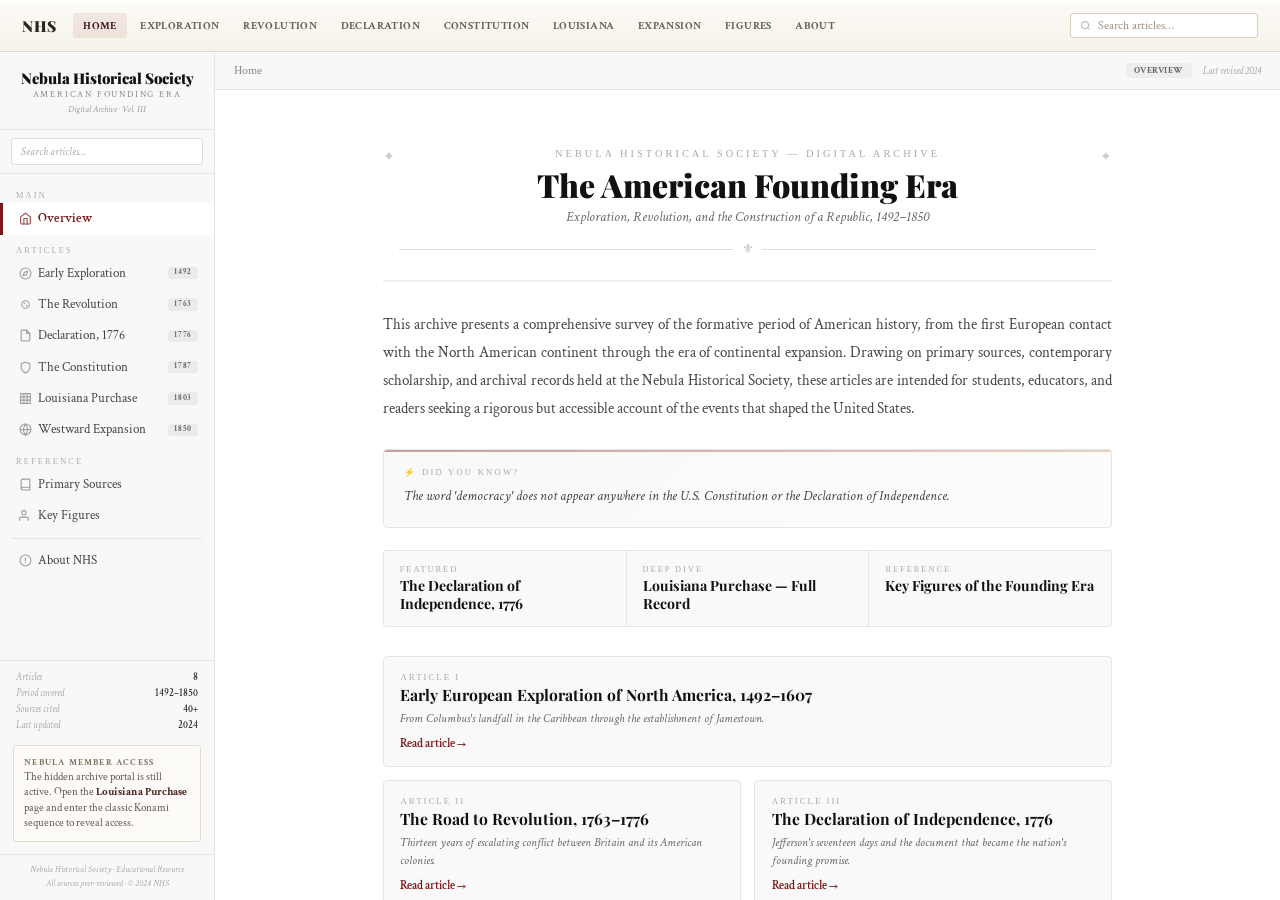
==== commit eb8424be: "Fixed the login bug and updated the header" ====
--- a/public/index.html
+++ b/public/index.html
@@ -1,3 +1,4 @@
+
 <!DOCTYPE html>
 <html lang="en">
 <head>
@@ -106,21 +107,23 @@
 .hm-intro{font-size:.95rem;line-height:1.85;color:#444;text-align:justify;hyphens:auto;margin-bottom:1.6rem}
 
 /* Did You Know */
-.dyk-panel{background:#f9f9f9;border:1px solid #e5e5e5;border-radius:3px;padding:1rem 1.2rem;margin-bottom:1.4rem}
+.dyk-panel{background:linear-gradient(135deg,#f9f9f9,#fdfcfa);border:1px solid #e5e5e5;border-radius:4px;padding:1.1rem 1.3rem;margin-bottom:1.4rem;position:relative;overflow:hidden}
+.dyk-panel::before{content:'';position:absolute;top:0;left:0;right:0;height:2px;background:linear-gradient(90deg,#7a1818,#c4956a);opacity:.4;border-radius:4px 4px 0 0}
 .dyk-label{font-size:.54rem;letter-spacing:2.2px;text-transform:uppercase;color:#aaa;font-family:'IM Fell English',serif;margin-bottom:.5rem}
-.dyk-text{font-size:.88rem;line-height:1.7;color:#444;font-style:italic}
+.dyk-text{font-size:.88rem;line-height:1.7;color:#444;font-style:italic;transition:opacity .4s ease}
+.dyk-text.fade{opacity:0}
 
 /* Featured strip */
 .hm-featured{display:flex;align-items:stretch;gap:1px;background:#e5e5e5;border:1px solid #e5e5e5;border-radius:3px;overflow:hidden;margin-bottom:1.8rem}
-.hm-feat-item{flex:1;background:#f9f9f9;padding:.85rem 1rem;cursor:pointer;transition:background .13s;display:flex;flex-direction:column;gap:.2rem}
-.hm-feat-item:hover{background:#fff}
+.hm-feat-item{flex:1;background:#f9f9f9;padding:.85rem 1rem;cursor:pointer;transition:background .15s,transform .2s;display:flex;flex-direction:column;gap:.2rem}
+.hm-feat-item:hover{background:#fff;transform:translateY(-1px)}
 .hm-feat-cat{font-size:.52rem;letter-spacing:2px;text-transform:uppercase;color:#aaa;font-family:'IM Fell English',serif}
 .hm-feat-title{font-family:'Playfair Display',serif;font-size:.88rem;font-weight:700;color:#111;line-height:1.25}
 
 /* Cards */
 .cards{display:grid;grid-template-columns:1fr 1fr;gap:.8rem;margin-bottom:.4rem}
-.card{background:#f9f9f9;border:1px solid #e5e5e5;border-radius:3px;padding:.95rem 1.05rem;cursor:pointer;transition:background .13s,border-color .13s,transform .17s;display:flex;flex-direction:column;gap:.22rem}
-.card:hover{background:#fff;border-color:#999;transform:translateY(-2px)}
+.card{background:#f9f9f9;border:1px solid #e5e5e5;border-radius:4px;padding:.95rem 1.05rem;cursor:pointer;transition:background .15s,border-color .15s,transform .2s,box-shadow .2s;display:flex;flex-direction:column;gap:.22rem}
+.card:hover{background:#fff;border-color:#999;transform:translateY(-3px);box-shadow:0 4px 16px rgba(0,0,0,.08)}
 .card.w{grid-column:1/-1}
 .cn{font-size:.55rem;letter-spacing:2px;text-transform:uppercase;color:#aaa;font-family:'IM Fell English',serif}
 .ct{font-family:'Playfair Display',serif;font-size:.98rem;font-weight:700;color:#111;line-height:1.22}
@@ -162,24 +165,26 @@
 
 /* Article footer nav */
 .art-nav{display:flex;gap:.6rem;margin-top:2.5rem;padding-top:1rem;border-top:1px solid #eee}
-.art-nav-btn{flex:1;background:#f9f9f9;border:1px solid #e5e5e5;padding:.7rem 1rem;border-radius:2px;cursor:pointer;transition:background .12s,border-color .12s;text-align:center}
-.art-nav-btn:hover{background:#fff;border-color:#999}
+.art-nav-btn{flex:1;background:#f9f9f9;border:1px solid #e5e5e5;padding:.7rem 1rem;border-radius:4px;cursor:pointer;transition:background .15s,border-color .15s,transform .2s;text-align:center}
+.art-nav-btn:hover{background:#fff;border-color:#999;transform:translateY(-2px)}
 .art-nav-dir{font-size:.54rem;letter-spacing:1.5px;text-transform:uppercase;color:#aaa;margin-bottom:.18rem}
 .art-nav-title{font-family:'Playfair Display',serif;font-size:.82rem;font-weight:700;color:#7a1818}
 
 /* ── Key Figures ── */
 .fig-grid{display:grid;grid-template-columns:1fr 1fr;gap:.85rem;margin-bottom:.5rem}
-.fig-card{background:#f9f9f9;border:1px solid #e5e5e5;border-radius:2px;padding:.95rem 1.05rem}
+.fig-card{background:#f9f9f9;border:1px solid #e5e5e5;border-radius:4px;padding:.95rem 1.05rem;transition:border-color .15s,transform .2s,box-shadow .2s}
+.fig-card:hover{border-color:#ccc;transform:translateY(-2px);box-shadow:0 3px 12px rgba(0,0,0,.06)}
 .fig-name{font-family:'Playfair Display',serif;font-size:1rem;font-weight:700;color:#111;margin-bottom:.12rem}
 .fig-dates{font-size:.65rem;color:#aaa;font-family:'IM Fell English',serif;letter-spacing:.5px;margin-bottom:.45rem}
 .fig-desc{font-size:.8rem;line-height:1.68;color:#444}
 
 /* ── About ── */
-.about-hero{background:#f4f4f4;border:1px solid #e5e5e5;border-radius:2px;padding:1.4rem 1.6rem;margin-bottom:1.4rem;text-align:center}
+.about-hero{background:linear-gradient(135deg,#f4f4f4,#fafafa);border:1px solid #e5e5e5;border-radius:6px;padding:1.6rem 1.8rem;margin-bottom:1.4rem;text-align:center}
 .about-hero h2{font-family:'Playfair Display',serif;font-size:1.55rem;font-weight:900;color:#111;margin-bottom:.35rem}
 .about-hero p{font-size:.88rem;color:#666;line-height:1.7;font-style:italic;max-width:520px;margin:0 auto}
 .team-grid{display:grid;grid-template-columns:1fr 1fr 1fr;gap:.65rem;margin:.5rem 0 1.2rem}
-.team-card{background:#f9f9f9;border:1px solid #e5e5e5;border-radius:2px;padding:.8rem .9rem;text-align:center}
+.team-card{background:#f9f9f9;border:1px solid #e5e5e5;border-radius:6px;padding:.85rem .9rem;text-align:center;transition:border-color .15s,transform .2s}
+.team-card:hover{border-color:#ccc;transform:translateY(-2px)}
 .team-card .tc-init{width:44px;height:44px;border-radius:50%;background:#111;color:#fff;display:flex;align-items:center;justify-content:center;font-family:'Playfair Display',serif;font-size:1.1rem;font-weight:900;margin:0 auto .6rem}
 .team-card .tc-name{font-family:'Playfair Display',serif;font-size:.85rem;font-weight:700;color:#111;margin-bottom:.18rem}
 .team-card .tc-role{font-size:.68rem;color:#aaa;font-style:italic;margin-bottom:.35rem}
@@ -216,20 +221,21 @@
 /* ── Konami overlay ── */
 #ko{display:none;position:absolute;inset:0;z-index:50;background:rgba(5,2,0,.97);align-items:center;justify-content:center;flex-direction:column;animation:fi .3s ease}
 #ko.on{display:flex}
-.ko-box{text-align:center;padding:1.1rem 1.4rem;animation:fu .4s cubic-bezier(.16,1,.3,1)}
-.ko-t{font-family:'Playfair Display',serif;font-size:1.22rem;font-weight:900;color:#4fc9ea;margin-bottom:.28rem}
-.ko-s{font-size:.78rem;color:rgba(220,235,244,.48);margin-bottom:1.1rem;font-style:italic;line-height:1.65;max-width:310px;margin-left:auto;margin-right:auto}
-.ko-btns{display:flex;gap:.6rem;justify-content:center;flex-wrap:wrap}
-.ko-btn{padding:.48rem 1.25rem;border-radius:6px;font-size:.78rem;font-weight:700;cursor:pointer;font-family:'Crimson Text',serif;text-decoration:none;display:inline-block;transition:all .15s;border:1px solid transparent}
-.ko-p{background:#4fc9ea;color:#020d1a}
-.ko-p:hover{background:#66e0ff;transform:translateY(-2px)}
-.ko-g{background:transparent;color:rgba(220,235,244,.6);border-color:rgba(79,201,234,.3)}
-.ko-g:hover{border-color:rgba(79,201,234,.6);color:#4fc9ea}
+.ko-box{text-align:center;padding:1.6rem 2rem;animation:fu .4s cubic-bezier(.16,1,.3,1);max-width:380px}
+.ko-t{font-family:'Playfair Display',serif;font-size:1.32rem;font-weight:900;color:#4fc9ea;margin-bottom:.35rem;text-shadow:0 0 24px rgba(79,201,234,.3)}
+.ko-s{font-size:.8rem;color:rgba(220,235,244,.52);margin-bottom:1.3rem;font-style:italic;line-height:1.7;max-width:320px;margin-left:auto;margin-right:auto}
+.ko-btns{display:flex;gap:.75rem;justify-content:center;flex-wrap:wrap}
+.ko-btn{padding:.55rem 1.5rem;border-radius:10px;font-size:.8rem;font-weight:700;cursor:pointer;font-family:'Crimson Text',serif;text-decoration:none;display:inline-flex;align-items:center;gap:.4rem;transition:all .2s cubic-bezier(.16,1,.3,1);border:1.5px solid transparent;letter-spacing:.3px}
+.ko-p{background:linear-gradient(135deg,#4fc9ea,#38a8c7);color:#020d1a;box-shadow:0 4px 18px rgba(79,201,234,.3)}
+.ko-p:hover{background:linear-gradient(135deg,#66e0ff,#4fc9ea);transform:translateY(-3px);box-shadow:0 8px 28px rgba(79,201,234,.4)}
+.ko-g{background:rgba(255,255,255,.04);color:rgba(220,235,244,.65);border-color:rgba(79,201,234,.25);backdrop-filter:blur(8px)}
+.ko-g:hover{border-color:rgba(79,201,234,.55);color:#4fc9ea;background:rgba(79,201,234,.08)}
 
 /* ── Search results ── */
 .search-results-panel{padding:1.4rem 0}
 .sr-title{font-family:'Playfair Display',serif;font-size:1.1rem;font-weight:700;color:#111;margin-bottom:.85rem;border-bottom:1px solid #eee;padding-bottom:.55rem}
-.sr-item{padding:.7rem 0;border-bottom:1px solid #eee;cursor:pointer}
+.sr-item{padding:.75rem 0;border-bottom:1px solid #eee;cursor:pointer;transition:transform .15s}
+.sr-item:hover{transform:translateX(4px)}
 .sr-item:hover .sr-item-title{color:#7a1818}
 .sr-item:last-child{border-bottom:none}
 .sr-item-cat{font-size:.55rem;letter-spacing:2px;text-transform:uppercase;color:#aaa;font-family:'IM Fell English',serif;margin-bottom:.18rem}
@@ -492,7 +498,7 @@
                 <div class="lp-s">Extended analysis and primary source documentation · Nebula Historical Society Archive, 2024</div>
                 <div class="lp-grid">
                   <div class="lp-gi"><strong>Date Signed</strong>April 30, 1803, Paris, France</div>
-                  <div class="lp-gi"><strong>Purchase Price</strong>$15 million (~$340M in 2024)</div>
+                  <div class="lp-gi"><strong>Purchase Price</strong>$15 million (~$370M in 2026)</div>
                   <div class="lp-gi"><strong>Area Acquired</strong>~828,000 square miles (2.14M km²)</div>
                   <div class="lp-gi"><strong>Cost per Acre</strong>Approximately 3 cents</div>
                   <div class="lp-gi"><strong>U.S. Negotiators</strong>Robert Livingston &amp; James Monroe</div>
@@ -667,8 +673,12 @@
 function cycleDYK() {
   const el = document.getElementById('dyk-text');
   if(!el) return;
-  el.textContent = DYK_FACTS[dykIdx % DYK_FACTS.length];
-  dykIdx++;
+  el.classList.add('fade');
+  setTimeout(() => {
+    el.textContent = DYK_FACTS[dykIdx % DYK_FACTS.length];
+    dykIdx++;
+    el.classList.remove('fade');
+  }, 400);
 }
 cycleDYK();
 setInterval(cycleDYK, 7000);
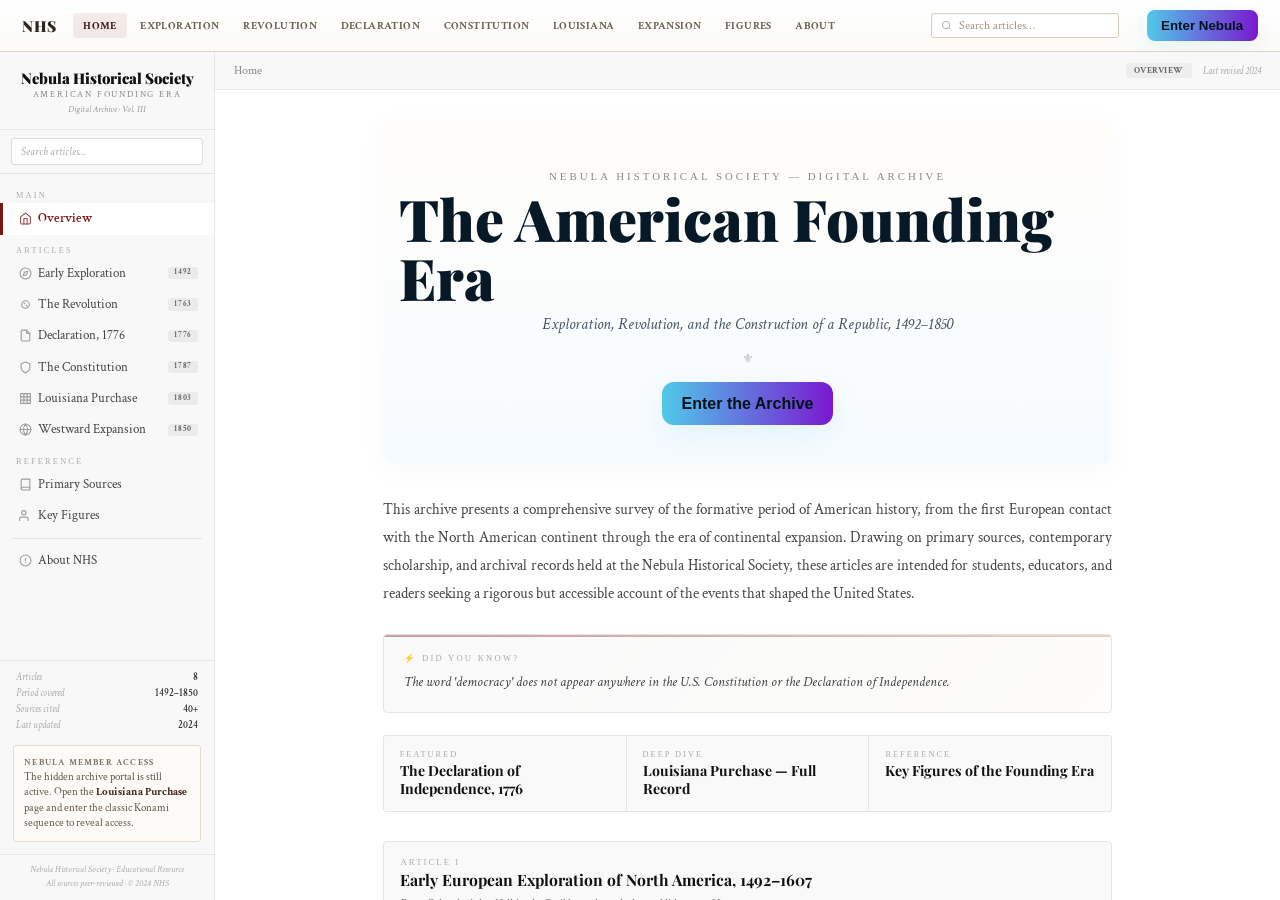
==== commit 4a65e509: "final commit tonight" ====
--- a/public/index.html
+++ b/public/index.html
@@ -34,8 +34,8 @@
   height:var(--nav-h);flex-shrink:0;
   display:flex;align-items:center;padding:0 1.4rem;gap:1rem;
   border-bottom:1px solid #ddd7c8;
-  background:linear-gradient(180deg,#fdfbf7,#f5f2e9);
-  box-shadow:0 1px 0 rgba(255,255,255,.8) inset;
+  background:linear-gradient(180deg,#fff,#fbfaf7);
+  box-shadow:0 6px 18px rgba(15,15,15,.04);
 }
 .site-nav-logo{font-family:'Playfair Display',serif;font-size:.95rem;font-weight:900;color:#2d261f;white-space:nowrap;letter-spacing:.4px;flex-shrink:0}
 .site-nav-links{display:flex;gap:.15rem;flex:1;overflow:hidden}
@@ -45,6 +45,12 @@
 .site-nav-search{margin-left:auto;display:flex;align-items:center;gap:.45rem;background:#fff;border:1px solid #d8cfbd;border-radius:3px;padding:.26rem .55rem;cursor:text;box-shadow:0 1px 2px rgba(0,0,0,.04) inset}
 .site-nav-search input{background:none;border:none;color:#28231c;font-family:'Crimson Text',serif;font-size:.74rem;width:150px;outline:none}
 .site-nav-search input::placeholder{color:#9d917f}
+
+/* Top nav CTA */
+.nav-cta{
+  margin-left:12px; padding:.48rem .9rem; border-radius:8px; background:linear-gradient(90deg,#4fc9ea,#7a18d0); color:#02121a; font-weight:800; border:none; cursor:pointer; box-shadow:0 6px 18px rgba(79,201,234,.12); transition:transform .12s ease,opacity .12s;
+}
+.nav-cta:hover{transform:translateY(-2px);opacity:.98}
 
 /* ── Site layout ── */
 .site{flex:1;display:flex;overflow:hidden;background:#fff}
@@ -95,12 +101,16 @@
 .pi{max-width:800px;margin:0 auto;padding:1.8rem 2.2rem 5rem}
 
 /* ── HOME ── */
-.hm{text-align:center;padding:1.8rem 1rem 1.4rem;border-bottom:2px solid #eee;margin-bottom:1.8rem;position:relative}
-.hm::before,.hm::after{content:'✦';position:absolute;top:1.8rem;color:#ccc;font-size:.85rem}
+.hm{display:flex;flex-direction:column;align-items:center;justify-content:center;padding:3.2rem 1rem 2.4rem;margin-bottom:2rem;background:linear-gradient(180deg,#fffdfa,#f6fbff);border-radius:10px;box-shadow:0 6px 30px rgba(15,15,15,.03);position:relative}
+.hm::before,.hm::after{content:'';position:absolute;display:block}
 .hm::before{left:0}.hm::after{right:0}
-.hm-org{font-family:'IM Fell English',serif;font-size:.65rem;letter-spacing:3px;text-transform:uppercase;color:#aaa;margin-bottom:.5rem}
-.hm-title{font-family:'Playfair Display',serif;font-size:2rem;font-weight:900;color:#111;line-height:1.12;margin-bottom:.3rem}
-.hm-sub{font-size:.9rem;font-style:italic;color:#666;margin-bottom:.9rem}
+.hm-org{font-family:'IM Fell English',serif;font-size:.68rem;letter-spacing:3px;text-transform:uppercase;color:#888;margin-bottom:.45rem}
+.hm-title{font-family:'Playfair Display',serif;font-size:clamp(2.1rem,4.5vw,3.6rem);font-weight:900;color:#071827;line-height:1.02;margin-bottom:.45rem}
+.hm-sub{font-size:1rem;font-style:italic;color:#445566;margin-bottom:1rem}
+
+.hm-cta{margin-top:14px}
+.hero-cta{padding:.8rem 1.2rem;border-radius:12px;border:none;background:linear-gradient(90deg,#4fc9ea,#7a18d0);color:#03121a;font-weight:800;font-size:1rem;cursor:pointer;box-shadow:0 12px 30px rgba(79,201,234,.12);}
+.hero-cta:hover{transform:translateY(-3px)}
 .hm-rule{display:flex;align-items:center;gap:.55rem}
 .hm-rule::before,.hm-rule::after{content:'';flex:1;height:1px;background:#ddd}
 .hm-rule span{color:#bbb;font-size:.82rem}
@@ -121,7 +131,7 @@
 .hm-feat-title{font-family:'Playfair Display',serif;font-size:.88rem;font-weight:700;color:#111;line-height:1.25}
 
 /* Cards */
-.cards{display:grid;grid-template-columns:1fr 1fr;gap:.8rem;margin-bottom:.4rem}
+.cards{display:grid;grid-template-columns:repeat(auto-fit,minmax(220px,1fr));gap:1rem;margin-bottom:1rem}
 .card{background:#f9f9f9;border:1px solid #e5e5e5;border-radius:4px;padding:.95rem 1.05rem;cursor:pointer;transition:background .15s,border-color .15s,transform .2s,box-shadow .2s;display:flex;flex-direction:column;gap:.22rem}
 .card:hover{background:#fff;border-color:#999;transform:translateY(-3px);box-shadow:0 4px 16px rgba(0,0,0,.08)}
 .card.w{grid-column:1/-1}
@@ -287,6 +297,7 @@
     <svg width="11" height="11" viewBox="0 0 24 24" fill="none" stroke="#aaa" stroke-width="2"><circle cx="11" cy="11" r="8"/><line x1="21" y1="21" x2="16.65" y2="16.65"/></svg>
     <input placeholder="Search articles…" id="nav-search-inp" oninput="queueSearch(this.value)">
   </div>
+  <button class="nav-cta" onclick="launchNebula()">Enter Nebula</button>
 </div>
 
 <div class="site">
@@ -384,6 +395,7 @@
             <h1 class="hm-title">The American Founding Era</h1>
             <p class="hm-sub">Exploration, Revolution, and the Construction of a Republic, 1492–1850</p>
             <div class="hm-rule"><span>⚜</span></div>
+              <div class="hm-cta"><button class="hero-cta" onclick="launchNebula()">Enter the Archive</button></div>
           </div>
           <p class="hm-intro">This archive presents a comprehensive survey of the formative period of American history, from the first European contact with the North American continent through the era of continental expansion. Drawing on primary sources, contemporary scholarship, and archival records held at the Nebula Historical Society, these articles are intended for students, educators, and readers seeking a rigorous but accessible account of the events that shaped the United States.</p>
 
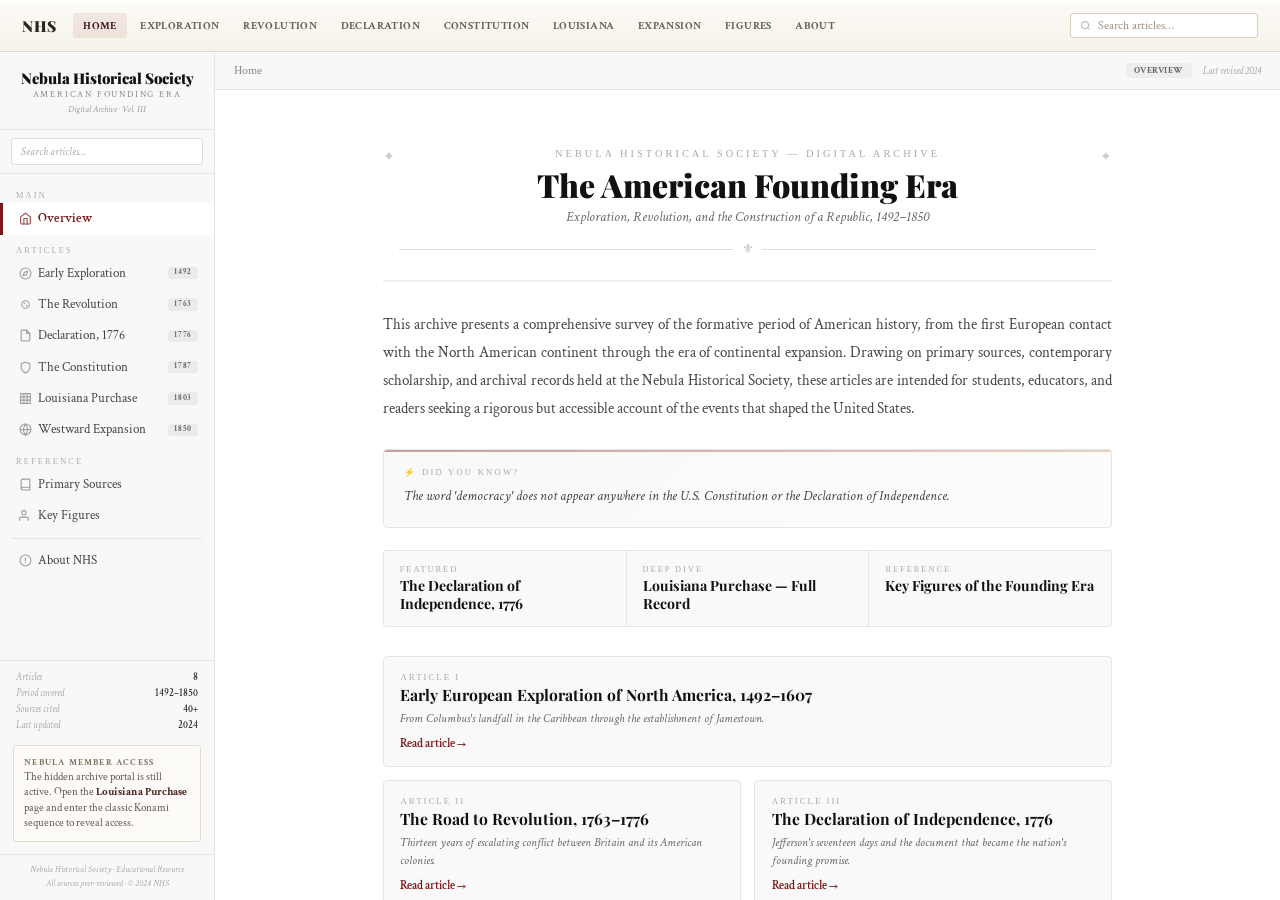
==== commit 43ca702a: "fix" ====
--- a/public/index.html
+++ b/public/index.html
@@ -34,8 +34,8 @@
   height:var(--nav-h);flex-shrink:0;
   display:flex;align-items:center;padding:0 1.4rem;gap:1rem;
   border-bottom:1px solid #ddd7c8;
-  background:linear-gradient(180deg,#fff,#fbfaf7);
-  box-shadow:0 6px 18px rgba(15,15,15,.04);
+  background:linear-gradient(180deg,#fdfbf7,#f5f2e9);
+  box-shadow:0 1px 0 rgba(255,255,255,.8) inset;
 }
 .site-nav-logo{font-family:'Playfair Display',serif;font-size:.95rem;font-weight:900;color:#2d261f;white-space:nowrap;letter-spacing:.4px;flex-shrink:0}
 .site-nav-links{display:flex;gap:.15rem;flex:1;overflow:hidden}
@@ -45,12 +45,6 @@
 .site-nav-search{margin-left:auto;display:flex;align-items:center;gap:.45rem;background:#fff;border:1px solid #d8cfbd;border-radius:3px;padding:.26rem .55rem;cursor:text;box-shadow:0 1px 2px rgba(0,0,0,.04) inset}
 .site-nav-search input{background:none;border:none;color:#28231c;font-family:'Crimson Text',serif;font-size:.74rem;width:150px;outline:none}
 .site-nav-search input::placeholder{color:#9d917f}
-
-/* Top nav CTA */
-.nav-cta{
-  margin-left:12px; padding:.48rem .9rem; border-radius:8px; background:linear-gradient(90deg,#4fc9ea,#7a18d0); color:#02121a; font-weight:800; border:none; cursor:pointer; box-shadow:0 6px 18px rgba(79,201,234,.12); transition:transform .12s ease,opacity .12s;
-}
-.nav-cta:hover{transform:translateY(-2px);opacity:.98}
 
 /* ── Site layout ── */
 .site{flex:1;display:flex;overflow:hidden;background:#fff}
@@ -101,16 +95,12 @@
 .pi{max-width:800px;margin:0 auto;padding:1.8rem 2.2rem 5rem}
 
 /* ── HOME ── */
-.hm{display:flex;flex-direction:column;align-items:center;justify-content:center;padding:3.2rem 1rem 2.4rem;margin-bottom:2rem;background:linear-gradient(180deg,#fffdfa,#f6fbff);border-radius:10px;box-shadow:0 6px 30px rgba(15,15,15,.03);position:relative}
-.hm::before,.hm::after{content:'';position:absolute;display:block}
+.hm{text-align:center;padding:1.8rem 1rem 1.4rem;border-bottom:2px solid #eee;margin-bottom:1.8rem;position:relative}
+.hm::before,.hm::after{content:'✦';position:absolute;top:1.8rem;color:#ccc;font-size:.85rem}
 .hm::before{left:0}.hm::after{right:0}
-.hm-org{font-family:'IM Fell English',serif;font-size:.68rem;letter-spacing:3px;text-transform:uppercase;color:#888;margin-bottom:.45rem}
-.hm-title{font-family:'Playfair Display',serif;font-size:clamp(2.1rem,4.5vw,3.6rem);font-weight:900;color:#071827;line-height:1.02;margin-bottom:.45rem}
-.hm-sub{font-size:1rem;font-style:italic;color:#445566;margin-bottom:1rem}
-
-.hm-cta{margin-top:14px}
-.hero-cta{padding:.8rem 1.2rem;border-radius:12px;border:none;background:linear-gradient(90deg,#4fc9ea,#7a18d0);color:#03121a;font-weight:800;font-size:1rem;cursor:pointer;box-shadow:0 12px 30px rgba(79,201,234,.12);}
-.hero-cta:hover{transform:translateY(-3px)}
+.hm-org{font-family:'IM Fell English',serif;font-size:.65rem;letter-spacing:3px;text-transform:uppercase;color:#aaa;margin-bottom:.5rem}
+.hm-title{font-family:'Playfair Display',serif;font-size:2rem;font-weight:900;color:#111;line-height:1.12;margin-bottom:.3rem}
+.hm-sub{font-size:.9rem;font-style:italic;color:#666;margin-bottom:.9rem}
 .hm-rule{display:flex;align-items:center;gap:.55rem}
 .hm-rule::before,.hm-rule::after{content:'';flex:1;height:1px;background:#ddd}
 .hm-rule span{color:#bbb;font-size:.82rem}
@@ -131,7 +121,7 @@
 .hm-feat-title{font-family:'Playfair Display',serif;font-size:.88rem;font-weight:700;color:#111;line-height:1.25}
 
 /* Cards */
-.cards{display:grid;grid-template-columns:repeat(auto-fit,minmax(220px,1fr));gap:1rem;margin-bottom:1rem}
+.cards{display:grid;grid-template-columns:1fr 1fr;gap:.8rem;margin-bottom:.4rem}
 .card{background:#f9f9f9;border:1px solid #e5e5e5;border-radius:4px;padding:.95rem 1.05rem;cursor:pointer;transition:background .15s,border-color .15s,transform .2s,box-shadow .2s;display:flex;flex-direction:column;gap:.22rem}
 .card:hover{background:#fff;border-color:#999;transform:translateY(-3px);box-shadow:0 4px 16px rgba(0,0,0,.08)}
 .card.w{grid-column:1/-1}
@@ -297,7 +287,6 @@
     <svg width="11" height="11" viewBox="0 0 24 24" fill="none" stroke="#aaa" stroke-width="2"><circle cx="11" cy="11" r="8"/><line x1="21" y1="21" x2="16.65" y2="16.65"/></svg>
     <input placeholder="Search articles…" id="nav-search-inp" oninput="queueSearch(this.value)">
   </div>
-  <button class="nav-cta" onclick="launchNebula()">Enter Nebula</button>
 </div>
 
 <div class="site">
@@ -395,7 +384,6 @@
             <h1 class="hm-title">The American Founding Era</h1>
             <p class="hm-sub">Exploration, Revolution, and the Construction of a Republic, 1492–1850</p>
             <div class="hm-rule"><span>⚜</span></div>
-              <div class="hm-cta"><button class="hero-cta" onclick="launchNebula()">Enter the Archive</button></div>
           </div>
           <p class="hm-intro">This archive presents a comprehensive survey of the formative period of American history, from the first European contact with the North American continent through the era of continental expansion. Drawing on primary sources, contemporary scholarship, and archival records held at the Nebula Historical Society, these articles are intended for students, educators, and readers seeking a rigorous but accessible account of the events that shaped the United States.</p>
 
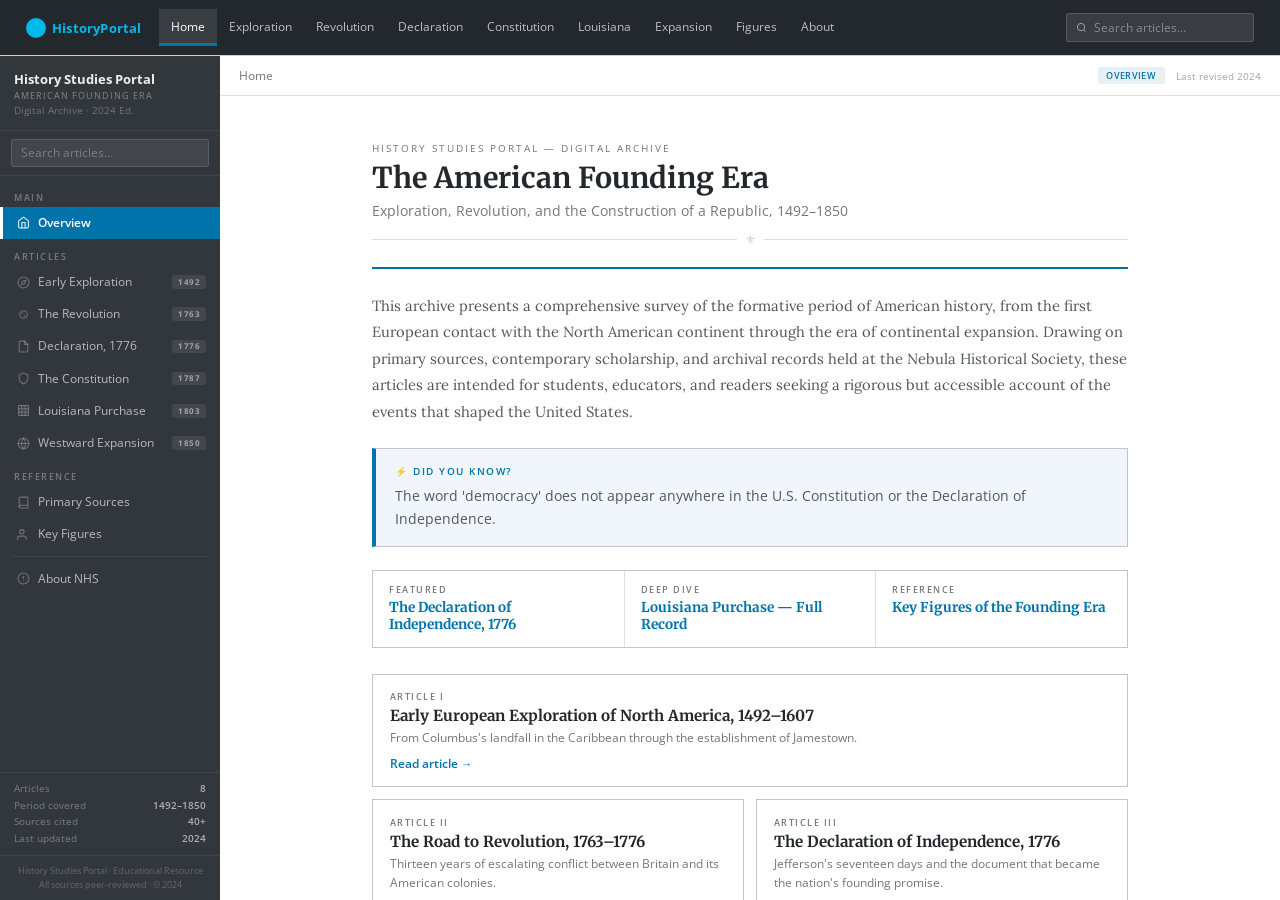
==== commit e28e8228: "feat: major overhaul - AI zone, games CDN, themes, settings, index redesign - AI Zone: Updated to us" ====
--- a/public/index.html
+++ b/public/index.html
@@ -13,78 +13,81 @@
 </script>
 <meta charset="UTF-8">
 <meta name="viewport" content="width=device-width, initial-scale=1.0">
-<title>American Founding Era — Nebula Historical Society</title>
+<title>American Founding Era — Historical Studies Portal</title>
 <style>
-@import url('https://fonts.googleapis.com/css2?family=Crimson+Text:ital,wght@0,400;0,600;1,400&family=IM+Fell+English:ital@0;1&family=Playfair+Display:ital,wght@0,400;0,700;0,900;1,400&family=Libre+Baskerville:ital,wght@0,400;0,700;1,400&display=swap');
+@import url('https://fonts.googleapis.com/css2?family=Open+Sans:ital,wght@0,300;0,400;0,600;0,700;1,400&family=Merriweather:ital,wght@0,400;0,700;1,400&family=Lora:ital,wght@0,400;0,700;1,400&display=swap');
 
 *,*::before,*::after{margin:0;padding:0;box-sizing:border-box}
 :root{
-  --p:#ffffff;--pd:#f4f4f4;--pm:#f9f9f9;--ink:#111111;--inkl:#333333;
-  --inkf:#555555;--sep:#888888;--sepl:#555555;--rs:#7a1818;
-  --bdr:#dddddd;--sh:rgba(0,0,0,.08);--bg:#ffffff;
-  --accent:#111;--accent2:#444;
-  --tag-bg:#eeeeee;--tag-text:#444444;
-  --nav-h:52px;
-}
-html,body{height:100%;overflow:hidden;background:#f1efe9;color:#111}
-body{font-family:'Crimson Text',Georgia,serif;display:flex;flex-direction:column}
-
-/* ── Site nav (top) ── */
+  --p:#ffffff;--pd:#f4f4f4;--pm:#f9f9f9;--ink:#1e1e1e;--inkl:#444444;
+  --inkf:#757575;--sep:#dddddd;--sepl:#e0e0e0;--rs:#0073aa;
+  --bdr:#e0e0e0;--sh:rgba(0,0,0,.06);--bg:#f1f1f1;
+  --accent:#0073aa;--accent2:#005177;
+  --tag-bg:#e8f0f6;--tag-text:#0073aa;
+  --nav-h:56px;
+  --wp-blue:#0073aa;--wp-dark:#23282d;--wp-light:#f1f1f1;
+}
+html,body{height:100%;overflow:hidden;background:var(--wp-light);color:var(--ink)}
+body{font-family:'Open Sans',-apple-system,BlinkMacSystemFont,'Segoe UI',Roboto,sans-serif;display:flex;flex-direction:column;font-size:14px}
+
+/* ── Site nav (top) — WordPress style ── */
 .site-nav{
   height:var(--nav-h);flex-shrink:0;
-  display:flex;align-items:center;padding:0 1.4rem;gap:1rem;
-  border-bottom:1px solid #ddd7c8;
-  background:linear-gradient(180deg,#fdfbf7,#f5f2e9);
-  box-shadow:0 1px 0 rgba(255,255,255,.8) inset;
-}
-.site-nav-logo{font-family:'Playfair Display',serif;font-size:.95rem;font-weight:900;color:#2d261f;white-space:nowrap;letter-spacing:.4px;flex-shrink:0}
-.site-nav-links{display:flex;gap:.15rem;flex:1;overflow:hidden}
-.snl{color:#6b6254;font-size:.68rem;font-weight:700;letter-spacing:.4px;text-transform:uppercase;padding:.35rem .66rem;border-radius:3px;cursor:pointer;transition:color .12s,background .12s;white-space:nowrap}
-.snl:hover{color:#2b231a;background:rgba(106,89,67,.11)}
-.snl.active{color:#3f1f1f;background:rgba(122,24,24,.08)}
-.site-nav-search{margin-left:auto;display:flex;align-items:center;gap:.45rem;background:#fff;border:1px solid #d8cfbd;border-radius:3px;padding:.26rem .55rem;cursor:text;box-shadow:0 1px 2px rgba(0,0,0,.04) inset}
-.site-nav-search input{background:none;border:none;color:#28231c;font-family:'Crimson Text',serif;font-size:.74rem;width:150px;outline:none}
-.site-nav-search input::placeholder{color:#9d917f}
+  display:flex;align-items:center;padding:0 1.6rem;gap:.6rem;
+  border-bottom:1px solid #ccc;
+  background:#23282d;
+  box-shadow:0 1px 3px rgba(0,0,0,.12);
+}
+.site-nav-logo{font-family:'Open Sans',sans-serif;font-size:.8rem;font-weight:700;color:#00b9eb;white-space:nowrap;letter-spacing:.2px;flex-shrink:0;display:flex;align-items:center;gap:.4rem}
+.site-nav-logo::before{content:'';display:inline-block;width:20px;height:20px;background:#00b9eb;border-radius:50%;flex-shrink:0}
+.site-nav-links{display:flex;gap:0;flex:1;overflow:hidden;margin-left:.5rem}
+.snl{color:rgba(255,255,255,.7);font-size:.75rem;font-weight:400;padding:.55rem .75rem;cursor:pointer;transition:color .12s,background .12s;white-space:nowrap;border-bottom:3px solid transparent}
+.snl:hover{color:#fff;background:rgba(255,255,255,.06)}
+.snl.active{color:#fff;background:rgba(255,255,255,.1);border-bottom-color:#0073aa}
+.site-nav-search{margin-left:auto;display:flex;align-items:center;gap:.4rem;background:rgba(255,255,255,.1);border:1px solid rgba(255,255,255,.15);border-radius:3px;padding:.3rem .6rem;cursor:text}
+.site-nav-search input{background:none;border:none;color:rgba(255,255,255,.9);font-family:'Open Sans',sans-serif;font-size:.75rem;width:150px;outline:none}
+.site-nav-search input::placeholder{color:rgba(255,255,255,.4)}
 
 /* ── Site layout ── */
 .site{flex:1;display:flex;overflow:hidden;background:#fff}
 
-/* Sidebar */
-.sb{width:215px;flex-shrink:0;background:#f8f8f8;border-right:1px solid #e5e5e5;display:flex;flex-direction:column;overflow:hidden}
-.sb-brand{padding:1.1rem 1rem .9rem;border-bottom:1px solid #e5e5e5;text-align:center}
-.sb-brand-name{font-family:'Playfair Display',serif;font-size:.92rem;font-weight:900;color:#111;line-height:1.18;margin-bottom:.12rem}
-.sb-brand-tag{font-size:.55rem;letter-spacing:1.8px;text-transform:uppercase;color:#888}
-.sb-brand-vol{font-size:.58rem;color:#999;font-style:italic;margin-top:.18rem}
-.sb-search{padding:.5rem .7rem;border-bottom:1px solid #e5e5e5}
-.sb-search input{width:100%;background:#fff;border:1px solid #ddd;border-radius:3px;padding:.3rem .55rem;font-size:.7rem;font-family:'Crimson Text',serif;color:#111;outline:none;transition:border-color .12s}
-.sb-search input:focus{border-color:#999}
-.sb-search input::placeholder{color:#aaa;font-style:italic}
-.sb-nav{flex:1;overflow-y:auto;padding:.4rem 0}
+/* Sidebar — WordPress admin style */
+.sb{width:220px;flex-shrink:0;background:#32373c;display:flex;flex-direction:column;overflow:hidden}
+.sb-brand{padding:1rem .9rem .8rem;border-bottom:1px solid rgba(255,255,255,.06);text-align:left}
+.sb-brand-name{font-family:'Open Sans',sans-serif;font-size:.82rem;font-weight:700;color:#eee;line-height:1.18;margin-bottom:.1rem}
+.sb-brand-tag{font-size:.58rem;letter-spacing:1px;text-transform:uppercase;color:rgba(255,255,255,.4)}
+.sb-brand-vol{font-size:.6rem;color:rgba(255,255,255,.3);margin-top:.12rem}
+.sb-search{padding:.5rem .7rem;border-bottom:1px solid rgba(255,255,255,.06)}
+.sb-search input{width:100%;background:rgba(255,255,255,.08);border:1px solid rgba(255,255,255,.12);border-radius:3px;padding:.35rem .55rem;font-size:.72rem;font-family:'Open Sans',sans-serif;color:#ccc;outline:none;transition:border-color .12s}
+.sb-search input:focus{border-color:#0073aa}
+.sb-search input::placeholder{color:rgba(255,255,255,.3)}
+.sb-nav{flex:1;overflow-y:auto;padding:.25rem 0}
 .sb-nav::-webkit-scrollbar{width:0}
-.sb-sec{font-size:.52rem;letter-spacing:2.2px;text-transform:uppercase;color:#aaa;padding:.5rem 1rem .18rem;font-family:'IM Fell English',serif;margin-top:.2rem}
-.sb-item{display:flex;align-items:center;gap:.4rem;padding:.44rem 1rem;cursor:pointer;font-size:.83rem;color:#444;transition:background .12s,color .12s;border-left:3px solid transparent;line-height:1.3;user-select:none}
-.sb-item:hover{background:#f0f0f0;color:#111}
-.sb-item.on{background:#fff;color:#7a1818;border-left-color:#7a1818;font-weight:600}
-.sb-item svg{flex-shrink:0;opacity:.5;width:13px;height:13px;transition:opacity .12s}
-.sb-item.on svg,.sb-item:hover svg{opacity:.8}
-.sb-item-tag{margin-left:auto;background:#ebebeb;color:#666;font-size:.47rem;font-weight:700;text-transform:uppercase;letter-spacing:.8px;padding:.08rem .36rem;border-radius:3px}
-.sb-divider{height:1px;background:#e5e5e5;margin:.4rem .75rem}
-.sb-stats{padding:.65rem 1rem .55rem;border-top:1px solid #e5e5e5}
-.sb-stat-row{display:flex;justify-content:space-between;align-items:center;margin-bottom:.25rem}
-.sb-stat-label{font-size:.6rem;color:#aaa;font-style:italic}
-.sb-stat-val{font-size:.6rem;font-weight:600;color:#333}
-.sb-foot{padding:.55rem .9rem;border-top:1px solid #e5e5e5;font-size:.56rem;font-style:italic;color:#aaa;line-height:1.55;text-align:center}
-
-/* Main */
+.sb-sec{font-size:.55rem;letter-spacing:1.5px;text-transform:uppercase;color:rgba(255,255,255,.35);padding:.6rem .9rem .18rem;font-weight:600;margin-top:.15rem}
+.sb-item{display:flex;align-items:center;gap:.45rem;padding:.5rem .9rem;cursor:pointer;font-size:.78rem;color:rgba(255,255,255,.65);transition:background .12s,color .12s;border-left:3px solid transparent;line-height:1.3;user-select:none}
+.sb-item:hover{background:rgba(255,255,255,.04);color:#fff}
+.sb-item.on{background:#0073aa;color:#fff;border-left-color:#fff;font-weight:600}
+.sb-item svg{flex-shrink:0;opacity:.45;width:13px;height:13px;transition:opacity .12s;stroke:currentColor}
+.sb-item.on svg,.sb-item:hover svg{opacity:.9}
+.sb-item-tag{margin-left:auto;background:rgba(255,255,255,.08);color:rgba(255,255,255,.5);font-size:.5rem;font-weight:700;text-transform:uppercase;letter-spacing:.5px;padding:.1rem .35rem;border-radius:3px}
+.sb-item.on .sb-item-tag{background:rgba(255,255,255,.2);color:rgba(255,255,255,.9)}
+.sb-divider{height:1px;background:rgba(255,255,255,.06);margin:.35rem .75rem}
+.sb-stats{padding:.55rem .9rem .45rem;border-top:1px solid rgba(255,255,255,.06)}
+.sb-stat-row{display:flex;justify-content:space-between;align-items:center;margin-bottom:.22rem}
+.sb-stat-label{font-size:.6rem;color:rgba(255,255,255,.35)}
+.sb-stat-val{font-size:.6rem;font-weight:600;color:rgba(255,255,255,.6)}
+.sb-foot{padding:.5rem .9rem;border-top:1px solid rgba(255,255,255,.06);font-size:.56rem;color:rgba(255,255,255,.25);line-height:1.55;text-align:center}
+
+/* Main — WordPress content area */
 .main{flex:1;display:flex;flex-direction:column;overflow:hidden;background:#fff}
-.topbar{height:38px;flex-shrink:0;background:#f8f8f8;border-bottom:1px solid #e5e5e5;display:flex;align-items:center;padding:0 1.2rem;gap:.45rem;justify-content:space-between}
-.bc{font-size:.73rem;color:#888;display:flex;align-items:center;gap:.28rem}
-.bc .link{color:#7a1818;cursor:pointer}
-.bc .link:hover{text-decoration:underline}
+.topbar{height:40px;flex-shrink:0;background:#fff;border-bottom:1px solid #e5e0e0;display:flex;align-items:center;padding:0 1.2rem;gap:.45rem;justify-content:space-between}
+.bc{font-size:.78rem;color:#72777c;display:flex;align-items:center;gap:.28rem}
+.bc .link{color:#0073aa;cursor:pointer;text-decoration:none}
+.bc .link:hover{color:#005177;text-decoration:underline}
 .bc .sep2{color:#ccc}
 .topbar-right{display:flex;align-items:center;gap:.7rem}
-.topbar-tag{background:#eee;color:#666;font-size:.54rem;font-weight:700;padding:.12rem .5rem;border-radius:3px;text-transform:uppercase;letter-spacing:.5px}
-.topbar-date{font-size:.62rem;color:#aaa;font-style:italic;white-space:nowrap}
+.topbar-tag{background:#e8f0f6;color:#0073aa;font-size:.56rem;font-weight:600;padding:.15rem .55rem;border-radius:3px;text-transform:uppercase;letter-spacing:.3px}
+.topbar-date{font-size:.62rem;color:#a0a5aa;white-space:nowrap}
 
 /* Pages */
 .pages{flex:1;overflow:hidden;position:relative}
@@ -92,59 +95,59 @@
 .pg.on{display:block}
 .pg::-webkit-scrollbar{width:5px}
 .pg::-webkit-scrollbar-thumb{background:#ddd;border-radius:3px}
-.pi{max-width:800px;margin:0 auto;padding:1.8rem 2.2rem 5rem}
-
-/* ── HOME ── */
-.hm{text-align:center;padding:1.8rem 1rem 1.4rem;border-bottom:2px solid #eee;margin-bottom:1.8rem;position:relative}
-.hm::before,.hm::after{content:'✦';position:absolute;top:1.8rem;color:#ccc;font-size:.85rem}
-.hm::before{left:0}.hm::after{right:0}
-.hm-org{font-family:'IM Fell English',serif;font-size:.65rem;letter-spacing:3px;text-transform:uppercase;color:#aaa;margin-bottom:.5rem}
-.hm-title{font-family:'Playfair Display',serif;font-size:2rem;font-weight:900;color:#111;line-height:1.12;margin-bottom:.3rem}
-.hm-sub{font-size:.9rem;font-style:italic;color:#666;margin-bottom:.9rem}
-.hm-rule{display:flex;align-items:center;gap:.55rem}
-.hm-rule::before,.hm-rule::after{content:'';flex:1;height:1px;background:#ddd}
-.hm-rule span{color:#bbb;font-size:.82rem}
-.hm-intro{font-size:.95rem;line-height:1.85;color:#444;text-align:justify;hyphens:auto;margin-bottom:1.6rem}
-
-/* Did You Know */
-.dyk-panel{background:linear-gradient(135deg,#f9f9f9,#fdfcfa);border:1px solid #e5e5e5;border-radius:4px;padding:1.1rem 1.3rem;margin-bottom:1.4rem;position:relative;overflow:hidden}
-.dyk-panel::before{content:'';position:absolute;top:0;left:0;right:0;height:2px;background:linear-gradient(90deg,#7a1818,#c4956a);opacity:.4;border-radius:4px 4px 0 0}
-.dyk-label{font-size:.54rem;letter-spacing:2.2px;text-transform:uppercase;color:#aaa;font-family:'IM Fell English',serif;margin-bottom:.5rem}
-.dyk-text{font-size:.88rem;line-height:1.7;color:#444;font-style:italic;transition:opacity .4s ease}
+.pi{max-width:820px;margin:0 auto;padding:1.6rem 2rem 4rem}
+
+/* ── HOME — WordPress post list style ── */
+.hm{text-align:left;padding:1.2rem 0 1.2rem;border-bottom:2px solid #0073aa;margin-bottom:1.5rem;position:relative}
+.hm::before,.hm::after{display:none}
+.hm-org{font-family:'Open Sans',sans-serif;font-size:.65rem;letter-spacing:2px;text-transform:uppercase;color:#72777c;margin-bottom:.4rem}
+.hm-title{font-family:'Merriweather',serif;font-size:1.8rem;font-weight:700;color:#23282d;line-height:1.2;margin-bottom:.3rem}
+.hm-sub{font-size:.88rem;color:#72777c;margin-bottom:.7rem;font-style:normal}
+.hm-rule{display:flex;align-items:center;gap:.5rem}
+.hm-rule::before,.hm-rule::after{content:'';flex:1;height:1px;background:#e0e0e0}
+.hm-rule span{color:#ccc;font-size:.75rem}
+.hm-intro{font-family:'Lora',serif;font-size:.92rem;line-height:1.8;color:#50575e;margin-bottom:1.4rem}
+
+/* Did You Know — WordPress info box */
+.dyk-panel{background:#f0f6fc;border:1px solid #c3c4c7;border-left:4px solid #0073aa;border-radius:0;padding:1rem 1.2rem;margin-bottom:1.4rem;position:relative;overflow:hidden}
+.dyk-panel::before{display:none}
+.dyk-label{font-size:.6rem;letter-spacing:1.5px;text-transform:uppercase;color:#0073aa;font-family:'Open Sans',sans-serif;margin-bottom:.4rem;font-weight:600}
+.dyk-text{font-size:.85rem;line-height:1.7;color:#50575e;transition:opacity .4s ease}
 .dyk-text.fade{opacity:0}
 
-/* Featured strip */
-.hm-featured{display:flex;align-items:stretch;gap:1px;background:#e5e5e5;border:1px solid #e5e5e5;border-radius:3px;overflow:hidden;margin-bottom:1.8rem}
-.hm-feat-item{flex:1;background:#f9f9f9;padding:.85rem 1rem;cursor:pointer;transition:background .15s,transform .2s;display:flex;flex-direction:column;gap:.2rem}
-.hm-feat-item:hover{background:#fff;transform:translateY(-1px)}
-.hm-feat-cat{font-size:.52rem;letter-spacing:2px;text-transform:uppercase;color:#aaa;font-family:'IM Fell English',serif}
-.hm-feat-title{font-family:'Playfair Display',serif;font-size:.88rem;font-weight:700;color:#111;line-height:1.25}
-
-/* Cards */
-.cards{display:grid;grid-template-columns:1fr 1fr;gap:.8rem;margin-bottom:.4rem}
-.card{background:#f9f9f9;border:1px solid #e5e5e5;border-radius:4px;padding:.95rem 1.05rem;cursor:pointer;transition:background .15s,border-color .15s,transform .2s,box-shadow .2s;display:flex;flex-direction:column;gap:.22rem}
-.card:hover{background:#fff;border-color:#999;transform:translateY(-3px);box-shadow:0 4px 16px rgba(0,0,0,.08)}
+/* Featured strip — WordPress widget style */
+.hm-featured{display:flex;align-items:stretch;gap:0;background:#fff;border:1px solid #c3c4c7;border-radius:0;overflow:hidden;margin-bottom:1.6rem}
+.hm-feat-item{flex:1;background:#fff;padding:.85rem 1rem;cursor:pointer;transition:background .15s;display:flex;flex-direction:column;gap:.2rem;border-right:1px solid #e0e0e0}
+.hm-feat-item:last-child{border-right:none}
+.hm-feat-item:hover{background:#f0f6fc}
+.hm-feat-cat{font-size:.55rem;letter-spacing:1.5px;text-transform:uppercase;color:#72777c;font-family:'Open Sans',sans-serif;font-weight:600}
+.hm-feat-title{font-family:'Merriweather',serif;font-size:.85rem;font-weight:700;color:#0073aa;line-height:1.25}
+
+/* Cards — WordPress post cards */
+.cards{display:grid;grid-template-columns:1fr 1fr;gap:.75rem;margin-bottom:.4rem}
+.card{background:#fff;border:1px solid #c3c4c7;border-radius:0;padding:.95rem 1.05rem;cursor:pointer;transition:border-color .15s,box-shadow .2s;display:flex;flex-direction:column;gap:.2rem}
+.card:hover{border-color:#0073aa;box-shadow:0 1px 6px rgba(0,115,170,.15)}
 .card.w{grid-column:1/-1}
-.cn{font-size:.55rem;letter-spacing:2px;text-transform:uppercase;color:#aaa;font-family:'IM Fell English',serif}
-.ct{font-family:'Playfair Display',serif;font-size:.98rem;font-weight:700;color:#111;line-height:1.22}
-.cd{font-size:.78rem;color:#666;font-style:italic;line-height:1.45;margin-top:.08rem}
-.ca{margin-top:.3rem;font-size:.72rem;color:#7a1818;font-weight:600}
-
-/* ── ARTICLE ── */
-.ah{margin-bottom:1.2rem;border-bottom:1.5px solid #eee;padding-bottom:.95rem}
-.an{font-size:.57rem;letter-spacing:2.5px;text-transform:uppercase;color:#aaa;font-family:'IM Fell English',serif;margin-bottom:.28rem}
-.at{font-family:'Playfair Display',serif;font-size:1.75rem;font-weight:700;color:#111;line-height:1.2;margin-bottom:.22rem}
-.aby{font-size:.75rem;font-style:italic;color:#888}
-.a-tags{display:flex;gap:.4rem;flex-wrap:wrap;margin-top:.55rem}
-.a-tag{background:#eee;color:#666;font-size:.52rem;padding:.1rem .5rem;border-radius:3px;font-weight:600;letter-spacing:.3px;text-transform:uppercase}
-
-.ab p{font-size:.97rem;line-height:1.92;color:#333;text-align:justify;hyphens:auto;margin-bottom:.82rem}
-.ab p:first-of-type::first-letter{font-family:'Playfair Display',serif;font-size:2.9rem;font-weight:900;float:left;line-height:.82;margin:.04rem .1rem -.04rem 0;color:#111}
-
-.pq{border-left:4px solid #ccc;margin:.2rem 0 .82rem;padding:.6rem 1.1rem;background:#f9f9f9}
-.pq p{font-style:italic;font-size:.96rem!important;color:#555!important;text-align:left!important;margin-bottom:.12rem!important}
+.cn{font-size:.58rem;letter-spacing:1.5px;text-transform:uppercase;color:#72777c;font-family:'Open Sans',sans-serif;font-weight:600}
+.ct{font-family:'Merriweather',serif;font-size:.95rem;font-weight:700;color:#23282d;line-height:1.25}
+.cd{font-size:.78rem;color:#72777c;line-height:1.5;margin-top:.08rem}
+.ca{margin-top:.3rem;font-size:.72rem;color:#0073aa;font-weight:600}
+
+/* ── ARTICLE — WordPress post style ── */
+.ah{margin-bottom:1.2rem;border-bottom:2px solid #0073aa;padding-bottom:.95rem}
+.an{font-size:.6rem;letter-spacing:1.5px;text-transform:uppercase;color:#72777c;font-family:'Open Sans',sans-serif;font-weight:600;margin-bottom:.28rem}
+.at{font-family:'Merriweather',serif;font-size:1.6rem;font-weight:700;color:#23282d;line-height:1.25;margin-bottom:.22rem}
+.aby{font-size:.78rem;color:#72777c}
+.a-tags{display:flex;gap:.35rem;flex-wrap:wrap;margin-top:.5rem}
+.a-tag{background:#e8f0f6;color:#0073aa;font-size:.55rem;padding:.12rem .5rem;border-radius:0;font-weight:600;letter-spacing:.3px;text-transform:uppercase}
+
+.ab p{font-family:'Lora',serif;font-size:.93rem;line-height:1.85;color:#444;margin-bottom:.8rem}
+.ab p:first-of-type::first-letter{font-family:'Merriweather',serif;font-size:2.6rem;font-weight:900;float:left;line-height:.82;margin:.04rem .1rem -.04rem 0;color:#23282d}
+
+.pq{border-left:4px solid #0073aa;margin:.2rem 0 .82rem;padding:.6rem 1.1rem;background:#f0f6fc}
+.pq p{font-style:italic;font-size:.93rem!important;color:#50575e!important;text-align:left!important;margin-bottom:.12rem!important}
 .pq p::first-letter{all:unset!important}
-.pq cite{display:block;font-size:.7rem;color:#999;font-style:normal;margin-top:.18rem}
+.pq cite{display:block;font-size:.7rem;color:#a0a5aa;font-style:normal;margin-top:.18rem}
 
 .fb{float:right;width:200px;margin:0 0 .9rem 1.35rem;background:#f4f4f4;border:1px solid #e0e0e0;padding:.8rem .95rem;clear:right;border-radius:2px}
 .fbt{font-family:'Playfair Display',serif;font-size:.66rem;font-weight:700;text-transform:uppercase;letter-spacing:1.2px;color:#888;border-bottom:1px solid #e0e0e0;padding-bottom:.3rem;margin-bottom:.42rem}
@@ -160,42 +163,42 @@
 .tly{font-family:'IM Fell English',serif;font-size:.66rem;letter-spacing:1.2px;text-transform:uppercase;color:#aaa;margin-bottom:.07rem}
 .tlt{font-size:.82rem;line-height:1.6;color:#444}
 
-.h3{font-family:'Playfair Display',serif;font-size:1.1rem;font-weight:700;color:#111;margin:1rem 0 .5rem;border-bottom:1px solid #eee;padding-bottom:.3rem}
-.h4{font-family:'Playfair Display',serif;font-size:.95rem;font-weight:700;color:#333;margin:.8rem 0 .35rem}
-
-/* Article footer nav */
-.art-nav{display:flex;gap:.6rem;margin-top:2.5rem;padding-top:1rem;border-top:1px solid #eee}
-.art-nav-btn{flex:1;background:#f9f9f9;border:1px solid #e5e5e5;padding:.7rem 1rem;border-radius:4px;cursor:pointer;transition:background .15s,border-color .15s,transform .2s;text-align:center}
-.art-nav-btn:hover{background:#fff;border-color:#999;transform:translateY(-2px)}
-.art-nav-dir{font-size:.54rem;letter-spacing:1.5px;text-transform:uppercase;color:#aaa;margin-bottom:.18rem}
-.art-nav-title{font-family:'Playfair Display',serif;font-size:.82rem;font-weight:700;color:#7a1818}
+.h3{font-family:'Merriweather',serif;font-size:1.05rem;font-weight:700;color:#23282d;margin:1rem 0 .5rem;border-bottom:1px solid #e0e0e0;padding-bottom:.3rem}
+.h4{font-family:'Merriweather',serif;font-size:.92rem;font-weight:700;color:#23282d;margin:.8rem 0 .35rem}
+
+/* Article footer nav — WordPress style */
+.art-nav{display:flex;gap:.6rem;margin-top:2rem;padding-top:1rem;border-top:1px solid #e0e0e0}
+.art-nav-btn{flex:1;background:#fff;border:1px solid #c3c4c7;padding:.7rem 1rem;border-radius:0;cursor:pointer;transition:border-color .15s,box-shadow .15s;text-align:center}
+.art-nav-btn:hover{border-color:#0073aa;box-shadow:0 1px 4px rgba(0,115,170,.12)}
+.art-nav-dir{font-size:.56rem;letter-spacing:1.2px;text-transform:uppercase;color:#a0a5aa;margin-bottom:.18rem;font-weight:600}
+.art-nav-title{font-family:'Merriweather',serif;font-size:.82rem;font-weight:700;color:#0073aa}
 
 /* ── Key Figures ── */
 .fig-grid{display:grid;grid-template-columns:1fr 1fr;gap:.85rem;margin-bottom:.5rem}
-.fig-card{background:#f9f9f9;border:1px solid #e5e5e5;border-radius:4px;padding:.95rem 1.05rem;transition:border-color .15s,transform .2s,box-shadow .2s}
-.fig-card:hover{border-color:#ccc;transform:translateY(-2px);box-shadow:0 3px 12px rgba(0,0,0,.06)}
-.fig-name{font-family:'Playfair Display',serif;font-size:1rem;font-weight:700;color:#111;margin-bottom:.12rem}
-.fig-dates{font-size:.65rem;color:#aaa;font-family:'IM Fell English',serif;letter-spacing:.5px;margin-bottom:.45rem}
+.fig-card{background:#fff;border:1px solid #c3c4c7;border-radius:0;padding:.95rem 1.05rem;transition:border-color .15s,box-shadow .2s}
+.fig-card:hover{border-color:#0073aa;box-shadow:0 1px 6px rgba(0,115,170,.12)}
+.fig-name{font-family:'Merriweather',serif;font-size:.95rem;font-weight:700;color:#23282d;margin-bottom:.12rem}
+.fig-dates{font-size:.65rem;color:#a0a5aa;font-family:'Open Sans',sans-serif;letter-spacing:.3px;margin-bottom:.4rem}
 .fig-desc{font-size:.8rem;line-height:1.68;color:#444}
 
 /* ── About ── */
-.about-hero{background:linear-gradient(135deg,#f4f4f4,#fafafa);border:1px solid #e5e5e5;border-radius:6px;padding:1.6rem 1.8rem;margin-bottom:1.4rem;text-align:center}
-.about-hero h2{font-family:'Playfair Display',serif;font-size:1.55rem;font-weight:900;color:#111;margin-bottom:.35rem}
-.about-hero p{font-size:.88rem;color:#666;line-height:1.7;font-style:italic;max-width:520px;margin:0 auto}
+.about-hero{background:#f0f6fc;border:1px solid #c3c4c7;border-left:4px solid #0073aa;border-radius:0;padding:1.4rem 1.6rem;margin-bottom:1.4rem;text-align:left}
+.about-hero h2{font-family:'Merriweather',serif;font-size:1.3rem;font-weight:700;color:#23282d;margin-bottom:.3rem}
+.about-hero p{font-size:.85rem;color:#50575e;line-height:1.7;max-width:620px}
 .team-grid{display:grid;grid-template-columns:1fr 1fr 1fr;gap:.65rem;margin:.5rem 0 1.2rem}
-.team-card{background:#f9f9f9;border:1px solid #e5e5e5;border-radius:6px;padding:.85rem .9rem;text-align:center;transition:border-color .15s,transform .2s}
-.team-card:hover{border-color:#ccc;transform:translateY(-2px)}
-.team-card .tc-init{width:44px;height:44px;border-radius:50%;background:#111;color:#fff;display:flex;align-items:center;justify-content:center;font-family:'Playfair Display',serif;font-size:1.1rem;font-weight:900;margin:0 auto .6rem}
-.team-card .tc-name{font-family:'Playfair Display',serif;font-size:.85rem;font-weight:700;color:#111;margin-bottom:.18rem}
-.team-card .tc-role{font-size:.68rem;color:#aaa;font-style:italic;margin-bottom:.35rem}
+.team-card{background:#fff;border:1px solid #c3c4c7;border-radius:0;padding:.85rem .9rem;text-align:center;transition:border-color .15s}
+.team-card:hover{border-color:#0073aa}
+.team-card .tc-init{width:44px;height:44px;border-radius:50%;background:#0073aa;color:#fff;display:flex;align-items:center;justify-content:center;font-family:'Open Sans',sans-serif;font-size:1rem;font-weight:700;margin:0 auto .6rem}
+.team-card .tc-name{font-family:'Merriweather',serif;font-size:.82rem;font-weight:700;color:#23282d;margin-bottom:.18rem}
+.team-card .tc-role{font-size:.68rem;color:#72777c;margin-bottom:.35rem}
 .team-card .tc-bio{font-size:.73rem;color:#666;line-height:1.55}
 
 /* ── Louisiana nested page ── */
 .lp-wrap{margin:1.5rem 0 .9rem;border:1px solid #d9d0c1;border-radius:3px;overflow:hidden;box-shadow:0 2px 12px rgba(0,0,0,.06)}
-.lp-bar{background:linear-gradient(180deg,#f8f5ee,#f0ebdf);padding:.52rem .9rem;display:flex;align-items:center;justify-content:space-between;gap:.8rem;border-bottom:1px solid #ddd4c5}
-.lp-meta-kicker{font-size:.55rem;letter-spacing:1.7px;text-transform:uppercase;color:#8d826f;font-family:'IM Fell English',serif}
-.lp-meta-title{font-family:'Playfair Display',serif;font-size:.74rem;color:#2d251b;font-weight:700}
-.lp-meta-year{font-size:.58rem;color:#8f8575;font-style:italic}
+.lp-bar{background:#f0f6fc;padding:.52rem .9rem;display:flex;align-items:center;justify-content:space-between;gap:.8rem;border-bottom:1px solid #c3c4c7}
+.lp-meta-kicker{font-size:.55rem;letter-spacing:1.5px;text-transform:uppercase;color:#0073aa;font-family:'Open Sans',sans-serif;font-weight:600}
+.lp-meta-title{font-family:'Merriweather',serif;font-size:.74rem;color:#23282d;font-weight:700}
+.lp-meta-year{font-size:.58rem;color:#a0a5aa}
 .lp-pg{height:440px;overflow-y:auto;overflow-x:hidden;background:#fcfbf8;position:relative}
 .lp-pg::-webkit-scrollbar{width:4px}
 .lp-pg::-webkit-scrollbar-thumb{background:#ddd}
@@ -222,7 +225,7 @@
 #ko{display:none;position:absolute;inset:0;z-index:50;background:rgba(5,2,0,.97);align-items:center;justify-content:center;flex-direction:column;animation:fi .3s ease}
 #ko.on{display:flex}
 .ko-box{text-align:center;padding:1.6rem 2rem;animation:fu .4s cubic-bezier(.16,1,.3,1);max-width:380px}
-.ko-t{font-family:'Playfair Display',serif;font-size:1.32rem;font-weight:900;color:#4fc9ea;margin-bottom:.35rem;text-shadow:0 0 24px rgba(79,201,234,.3)}
+.ko-t{font-family:'Merriweather',serif;font-size:1.32rem;font-weight:900;color:#4fc9ea;margin-bottom:.35rem;text-shadow:0 0 24px rgba(79,201,234,.3)}
 .ko-s{font-size:.8rem;color:rgba(220,235,244,.52);margin-bottom:1.3rem;font-style:italic;line-height:1.7;max-width:320px;margin-left:auto;margin-right:auto}
 .ko-btns{display:flex;gap:.75rem;justify-content:center;flex-wrap:wrap}
 .ko-btn{padding:.55rem 1.5rem;border-radius:10px;font-size:.8rem;font-weight:700;cursor:pointer;font-family:'Crimson Text',serif;text-decoration:none;display:inline-flex;align-items:center;gap:.4rem;transition:all .2s cubic-bezier(.16,1,.3,1);border:1.5px solid transparent;letter-spacing:.3px}
@@ -271,7 +274,7 @@
 
 <!-- SITE-WIDE NAV -->
 <div class="site-nav">
-  <div class="site-nav-logo">NHS</div>
+  <div class="site-nav-logo">HistoryPortal</div>
   <div class="site-nav-links">
     <span class="snl active" onclick="go('home');setNavActive(this)">Home</span>
     <span class="snl" onclick="go('exploration');setNavActive(this)">Exploration</span>
@@ -293,9 +296,9 @@
   <!-- SIDEBAR -->
   <aside class="sb">
     <div class="sb-brand">
-      <div class="sb-brand-name">Nebula Historical Society</div>
+      <div class="sb-brand-name">History Studies Portal</div>
       <div class="sb-brand-tag">American Founding Era</div>
-      <div class="sb-brand-vol">Digital Archive · Vol. III</div>
+      <div class="sb-brand-vol">Digital Archive · 2024 Ed.</div>
     </div>
     <div class="sb-search">
       <input placeholder="Search articles…" id="sb-search-inp" oninput="queueSearch(this.value)">
@@ -348,11 +351,8 @@
       <div class="sb-stat-row"><span class="sb-stat-label">Sources cited</span><span class="sb-stat-val">40+</span></div>
       <div class="sb-stat-row"><span class="sb-stat-label">Last updated</span><span class="sb-stat-val">2024</span></div>
     </div>
-    <div class="sb-access">
-      <div class="sb-access-title">Nebula Member Access</div>
-      <div class="sb-access-copy">The hidden archive portal is still active. Open the <strong>Louisiana Purchase</strong> page and enter the classic Konami sequence to reveal access.</div>
-    </div>
-    <div class="sb-foot">Nebula Historical Society · Educational Resource<br>All sources peer-reviewed · © 2024 NHS</div>
+    <!-- Archive access hint removed for security -->
+    <div class="sb-foot">History Studies Portal · Educational Resource<br>All sources peer-reviewed · © 2024</div>
   </aside>
 
   <!-- MAIN -->
@@ -380,7 +380,7 @@
       <div class="pg on" id="pg-home">
         <div class="pi">
           <div class="hm">
-            <div class="hm-org">Nebula Historical Society — Digital Archive</div>
+            <div class="hm-org">History Studies Portal — Digital Archive</div>
             <h1 class="hm-title">The American Founding Era</h1>
             <p class="hm-sub">Exploration, Revolution, and the Construction of a Republic, 1492–1850</p>
             <div class="hm-rule"><span>⚜</span></div>
@@ -802,11 +802,40 @@
   if(launched) return;
   launched = true;
   closeKo();
-  fetch('main.html').then(r=>r.text()).then(html=>{
-    const w = window.open('about:blank','_blank');
-    if(!w) { launched=false; window.open('main.html','_blank'); return; }
-    w.document.open(); w.document.write(html); w.document.close();
-  }).catch(()=>{ launched=false; window.open('main.html','_blank'); });
+  (async () => {
+    try {
+      const resp = await fetch('main.html');
+      if (!resp.ok) {
+        // If fetch failed, open the real page directly
+        window.open('main.html', '_blank');
+        return;
+      }
+      const html = await resp.text();
+      const w = window.open('about:blank', '_blank');
+      if (!w) {
+        // Popup blocked — fall back to navigating current window
+        window.location.href = 'main.html';
+        return;
+      }
+      const baseHref = location.origin + '/';
+      const parser = new DOMParser();
+      const doc = parser.parseFromString(html, 'text/html');
+      let base = doc.querySelector('base');
+      if (!base) {
+        base = doc.createElement('base');
+        base.setAttribute('href', baseHref);
+        doc.head.insertBefore(base, doc.head.firstChild || null);
+      } else {
+        base.setAttribute('href', baseHref);
+      }
+      w.document.open();
+      w.document.write('<!DOCTYPE html>' + doc.documentElement.outerHTML);
+      w.document.close();
+    } catch (e) {
+      console.error('launchNebula error', e);
+      window.open('main.html', '_blank');
+    }
+  })();
 }
 window.launchNebula = launchNebula;
 </script>
